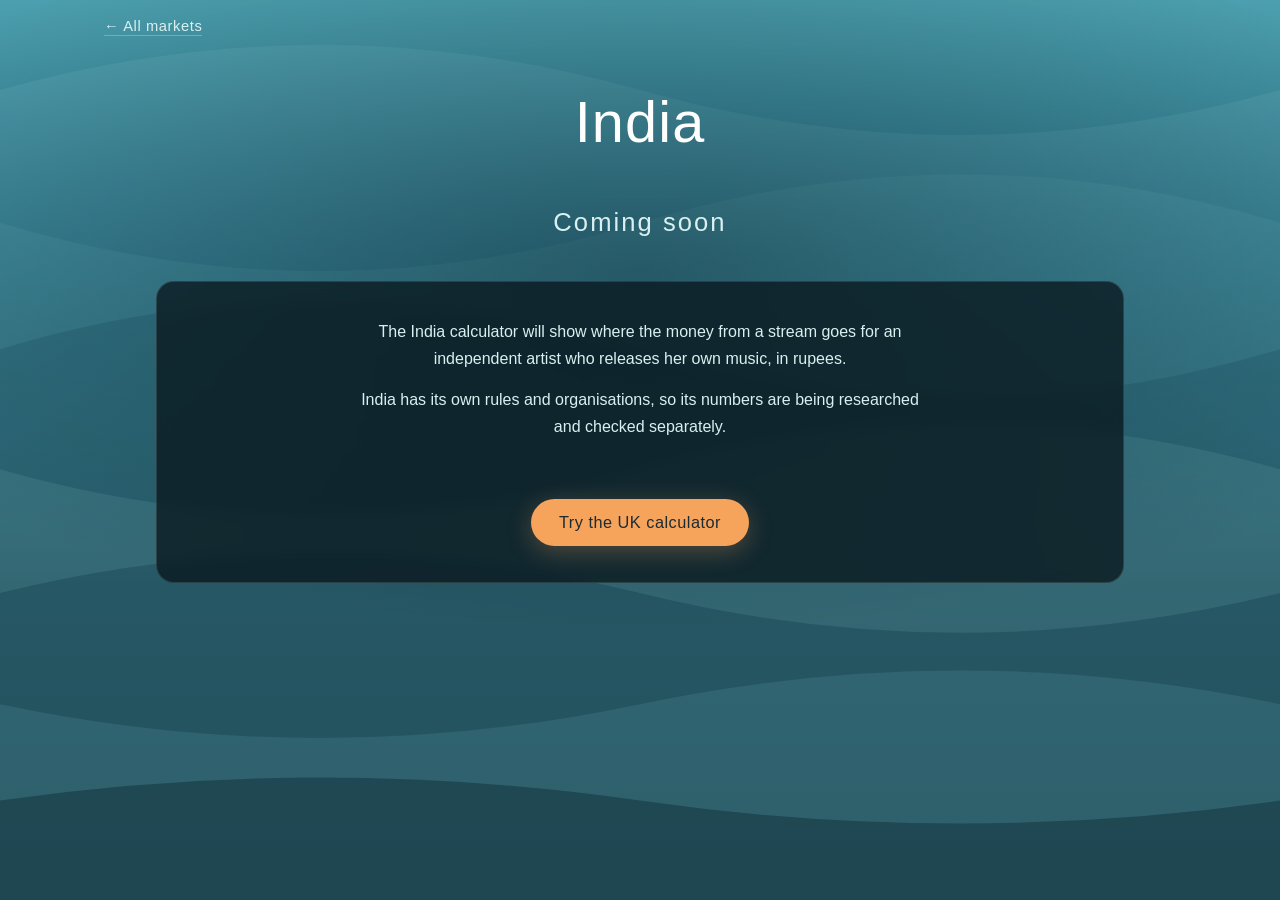
==== india/index.html @ 097b0818 "Add homepage, UK page and placeholders with shared calculator and per-market rules Co-Authored-By: C" ====
<!DOCTYPE html>
<html lang="en">
<head>
  <meta charset="utf-8">
  <meta name="viewport" content="width=device-width, initial-scale=1">
  <title>India royalty calculator</title>
  <meta name="description" content="Coming soon: where the money from a stream goes for independent artists in India.">
  <link rel="stylesheet" href="/assets/site.css">
</head>
<body>
  <nav class="site-nav"><a href="/">← All markets</a></nav>

  <header class="hero compact page-head">
    <h1>India</h1>
    <p class="subheading">Coming soon</p>
  </header>

  <main class="section">
    <div class="card placeholder">
      <p>The India calculator will show where the money from a stream goes for an independent artist who releases her own music, in rupees.</p>
      <p>India has its own rules and organisations, so its numbers are being researched and checked separately.</p>
      <a class="btn" href="/uk/">Try the UK calculator</a>
    </div>
  </main>

  <script src="/assets/site.js"></script>
</body>
</html>
---- assets/site.css ----
/* Shared styles for every page of the site */
:root {
  --bg-top: #4c9fae;
  --bg-mid: #2a7488;
  --bg-deep: #123f4d;
  --bg-bottom: #0b2a35;
  --headline: #ffffff;
  --subheading: #d9f0f0;
  --accent: #f6a35c;
  --accent-hover: #f8b67a;
  --accent-ink: #1d2b31;
  --muted: #9fbab7;
  --card: rgba(9, 24, 30, 0.78);
  --card-border: rgba(159, 186, 183, 0.18);
  --line: rgba(159, 186, 183, 0.14);
  --fact: #7cc4b8;
  --assumption: #d8c08e;
  --loss: #f0a58f;
  --gain: #8fd6c4;

  /* Breakdown colours */
  --c-service: #4f6d7a;
  --c-distributor: #8a7fa8;
  --c-prs: #c9a96e;
  --c-mcps: #b98264;
  --c-artist: #5fb8a8;
  --c-label: #6f8fb0;
}

* { box-sizing: border-box; }

body {
  margin: 0;
  min-height: 100vh;
  min-height: 100dvh;
  background: linear-gradient(180deg, var(--bg-top) 0%, var(--bg-mid) 30%, var(--bg-deep) 65%, var(--bg-bottom) 100%) fixed;
  color: var(--headline);
  font-family: "Helvetica Neue", -apple-system, BlinkMacSystemFont, "Segoe UI", Roboto, Arial, sans-serif;
  -webkit-font-smoothing: antialiased;
}

.hero {
  position: relative;
  z-index: 2;
  width: 100%;
  max-width: 1200px;
  margin: 0 auto;
  min-height: 62vh;
  min-height: 62dvh;
  display: flex;
  flex-direction: column;
  justify-content: center;
  align-items: center;
  padding: clamp(40px, 8vw, 120px) clamp(16px, 5vw, 80px) clamp(24px, 4vw, 48px);
  text-align: center;
}

h1 {
  margin: 0;
  white-space: nowrap;
  max-width: none;
  font-size: min(8vw, 4.9rem);
  font-weight: 300;
  line-height: 1.12;
  letter-spacing: 0.02em;
}

.subheading {
  margin: clamp(24px, 4vw, 48px) 0 0;
  font-size: clamp(0.8rem, 2.4vw, 1.6rem);
  font-weight: 300;
  line-height: 1.5;
  letter-spacing: 0.08em;
  color: var(--subheading);
  text-wrap: balance;
}

/* ---------- Calculator ---------- */
.calculator {
  position: relative;
  z-index: 2;
  max-width: 880px;
  margin: 0 auto clamp(48px, 8vw, 96px);
  padding: 0 16px;
  font-weight: 300;
  letter-spacing: 0.01em;
}

.card {
  background: var(--card);
  border: 1px solid var(--card-border);
  border-radius: 18px;
  padding: clamp(20px, 4vw, 36px);
  margin-bottom: 20px;
  -webkit-backdrop-filter: blur(6px);
          backdrop-filter: blur(6px);
}

h2 {
  margin: 0 0 6px;
  font-size: clamp(1.15rem, 2.4vw, 1.5rem);
  font-weight: 300;
  letter-spacing: 0.04em;
}

.hint {
  margin: 0 0 20px;
  color: var(--muted);
  font-size: 0.9rem;
  line-height: 1.5;
}

/* Inputs */
.inputs {
  display: grid;
  grid-template-columns: repeat(3, 1fr);
  gap: 20px;
}

.field label, .field legend {
  display: block;
  margin-bottom: 8px;
  font-size: 0.85rem;
  letter-spacing: 0.06em;
  color: var(--subheading);
  padding: 0;
}

fieldset.field { border: 0; margin: 0; padding: 0; min-width: 0; }

input[type="number"] {
  width: 100%;
  padding: 10px 12px;
  font: inherit;
  font-size: 1.1rem;
  color: var(--headline);
  background: rgba(255, 255, 255, 0.05);
  border: 1px solid var(--card-border);
  border-radius: 10px;
}

input[type="number"]:focus, input[type="range"]:focus-visible, .choice input:focus-visible + span {
  outline: 2px solid var(--accent);
  outline-offset: 2px;
}

.slider-row { display: flex; align-items: center; gap: 12px; }

input[type="range"] {
  flex: 1;
  min-width: 0;
  accent-color: var(--c-artist);
}

.slider-value {
  min-width: 3.4em;
  font-size: 1.1rem;
  text-align: right;
  font-variant-numeric: tabular-nums;
}

.choices { display: flex; gap: 8px; }

.choice { flex: 1; cursor: pointer; }

.choice input { position: absolute; opacity: 0; pointer-events: none; }

.choice span {
  display: block;
  padding: 10px 8px;
  text-align: center;
  border: 1px solid var(--card-border);
  border-radius: 10px;
  background: rgba(255, 255, 255, 0.04);
  transition: background 0.2s, border-color 0.2s;
}

.choice input:checked + span {
  background: rgba(246, 163, 92, 0.16);
  border-color: var(--accent);
}

/* Tags */
.tag {
  display: inline-block;
  margin-left: 6px;
  padding: 1px 6px 0;
  font-size: 0.62rem;
  font-weight: 500;
  letter-spacing: 0.08em;
  line-height: 1.5;
  border-radius: 4px;
  border: 1px solid currentColor;
  vertical-align: 0.15em;
  text-decoration: none;
  white-space: nowrap;
  cursor: help;
}

.tag.fact { color: var(--fact); }
.tag.assumption { color: var(--assumption); }
a.tag:hover { background: rgba(255, 255, 255, 0.08); }

/* Breakdown bar */
.bar {
  display: flex;
  height: 22px;
  border-radius: 11px;
  overflow: hidden;
  background: rgba(255, 255, 255, 0.06);
  margin: 4px 0 20px;
}

.bar div { height: 100%; transition: width 0.35s ease; }

/* Rows */
.rows { list-style: none; margin: 0; padding: 0; }

.rows li {
  display: grid;
  grid-template-columns: 14px 1fr auto;
  gap: 4px 12px;
  align-items: baseline;
  padding: 12px 0;
  border-top: 1px solid var(--line);
}

.rows li:first-child { border-top: 0; }

.swatch {
  width: 12px;
  height: 12px;
  border-radius: 3px;
  align-self: center;
}

.row-label { line-height: 1.5; }

.row-detail {
  display: block;
  font-size: 0.82rem;
  color: var(--muted);
  line-height: 1.6;
}

.amount {
  text-align: right;
  font-size: 1.05rem;
  font-variant-numeric: tabular-nums;
  white-space: nowrap;
}

.share {
  display: block;
  font-size: 0.78rem;
  color: var(--muted);
}

.rows li.total { border-top: 1px solid var(--card-border); }
.rows li.total .amount { font-weight: 400; }

/* Results */
.results {
  display: grid;
  grid-template-columns: 1fr 1fr;
  gap: 16px;
}

.result {
  padding: 18px;
  border-radius: 14px;
  background: rgba(255, 255, 255, 0.04);
  border: 1px solid var(--line);
}

.result .label {
  font-size: 0.85rem;
  letter-spacing: 0.06em;
  color: var(--subheading);
}

.result .big {
  margin: 6px 0 4px;
  font-size: clamp(1.7rem, 5vw, 2.4rem);
  font-weight: 300;
  font-variant-numeric: tabular-nums;
}

.result .sub { font-size: 0.82rem; color: var(--muted); line-height: 1.5; }

.result.is-loss { border-color: rgba(240, 165, 143, 0.5); background: rgba(240, 165, 143, 0.07); }
.result.is-loss .big { color: var(--loss); }
.result.is-gain .big { color: var(--gain); }

.message {
  margin: 16px 0 0;
  padding: 12px 14px;
  border-radius: 10px;
  font-size: 0.92rem;
  line-height: 1.5;
}

.message.loss { background: rgba(240, 165, 143, 0.1); border: 1px solid rgba(240, 165, 143, 0.4); }
.message.note { background: rgba(216, 192, 142, 0.1); border: 1px solid rgba(216, 192, 142, 0.4); }

.footnote { margin: 8px 0 0; font-size: 0.8rem; color: var(--muted); line-height: 1.6; }
.footnote a { color: var(--subheading); }

/* Deal type choice */
.deal-choice { margin-bottom: 24px; }
.deal-choice .choices { flex-wrap: wrap; }
.deal-choice .choice { min-width: 150px; }
.deal-choice .choice span { padding: 12px 10px; }

.group-title {
  margin: 24px 0 12px;
  padding-top: 18px;
  border-top: 1px solid var(--line);
  font-size: 0.8rem;
  letter-spacing: 0.1em;
  text-transform: uppercase;
  color: var(--muted);
}

.money-input { position: relative; }
.money-input span {
  position: absolute;
  left: 12px;
  top: 50%;
  transform: translateY(-50%);
  color: var(--muted);
  pointer-events: none;
}
.money-input input { padding-left: 26px; }

.who {
  margin: 0;
  line-height: 1.65;
  font-size: 0.95rem;
}
.who + .who { margin-top: 10px; }

/* Comparison table: a wide version, and a phone version with each label above its three values */
table.compare {
  width: 100%;
  border-collapse: collapse;
  font-size: 0.9rem;
  font-variant-numeric: tabular-nums;
}

.compare th, .compare td {
  padding: 10px 8px;
  text-align: right;
  border-top: 1px solid var(--line);
  vertical-align: top;
  line-height: 1.45;
}

.compare thead th {
  border-top: 0;
  font-weight: 400;
  color: var(--subheading);
  font-size: 0.82rem;
  letter-spacing: 0.04em;
}

.compare th[scope="row"] {
  text-align: left;
  font-weight: 300;
  color: var(--muted);
}

.compare .is-current { background: rgba(95, 184, 168, 0.1); }
.compare thead .is-current { color: var(--headline); }
.compare .neg { color: var(--loss); }
.compare .pos { color: var(--gain); }
.compare tr.key td, .compare tr.key th { font-size: 1rem; color: var(--headline); }

.summary p { margin: 0 0 14px; line-height: 1.7; font-size: 0.98rem; }
.summary .summary-verdict { font-size: 1.08rem; color: var(--headline); }
.summary .summary-label-note { font-size: 0.88rem; color: var(--muted); }

[hidden] { display: none !important; }

.compare-narrow { display: none; }
.compare-narrow tr.label-row th {
  text-align: left;
  padding: 12px 6px 2px;
  font-size: 0.82rem;
  color: var(--muted);
  font-weight: 300;
}
.compare-narrow tr.value-row td { border-top: 0; padding-top: 2px; }
.compare-narrow thead th { font-size: 0.75rem; }

@media (max-width: 680px) {
  .inputs { grid-template-columns: 1fr; }
  .results { grid-template-columns: 1fr; }
  .compare-wide { display: none; }
  .compare-narrow { display: table; font-size: 0.85rem; }
  .compare-narrow th, .compare-narrow td { padding-left: 4px; padding-right: 4px; }
}

/* ---------- Background ---------- */
/* Layered water waves filling the whole page */
.waves {
  position: fixed;
  inset: 0;
  z-index: 0;
  pointer-events: none;
  overflow: hidden;
}

.wave {
  position: absolute;
  left: 0;
  bottom: 0;
  width: 200%;
  animation: drift var(--speed) linear var(--delay) infinite;
}

.wave svg {
  display: block;
  width: 100%;
  height: 100%;
}

.wave-1 { height: 100%; --speed: 56s; --delay: -12s; --swell: 9s;  color: rgba(170, 225, 228, 0.10); }
.wave-2 { height: 86%;  --speed: 48s; --delay: -40s; --swell: 11s; color: rgba(120, 200, 205, 0.12); }
.wave-3 { height: 72%;  --speed: 41s; --delay: -7s;  --swell: 8s;  color: rgba(20, 70, 86, 0.22); }
.wave-4 { height: 58%;  --speed: 35s; --delay: -25s; --swell: 10s; color: rgba(150, 215, 215, 0.12); }
.wave-5 { height: 44%;  --speed: 30s; --delay: -16s; --swell: 7s;  color: rgba(12, 52, 66, 0.30); }
.wave-6 { height: 30%;  --speed: 25s; --delay: -4s;  --swell: 9s;  color: rgba(110, 190, 195, 0.14); }
.wave-7 { height: 17%;  --speed: 21s; --delay: -19s; --swell: 6s;  color: rgba(8, 36, 46, 0.40); }

/* A slow rise and fall on top of the sideways drift */
.wave svg { animation: swell var(--swell) ease-in-out infinite alternate; }

@keyframes swell {
  from { transform: translateY(0); }
  to   { transform: translateY(14px); }
}

/* Each wave holds two identical stretches of sea, so sliding by half loops seamlessly */
@keyframes drift {
  from { transform: translateX(0); }
  to   { transform: translateX(-50%); }
}

/* A soft dark pool behind the headline keeps it easy to read */
.scrim {
  position: fixed;
  inset: 0;
  z-index: 1;
  pointer-events: none;
  background: radial-gradient(ellipse 70% 40% at 50% 30%, rgba(8, 32, 42, 0.45) 0%, rgba(8, 32, 42, 0) 100%);
}

@media (prefers-reduced-motion: reduce) {
  .wave, .wave svg { animation: none; }
  .bar div { transition: none; }
}
  

/* ---------- Site navigation and shared components ---------- */
.site-nav {
  position: relative;
  z-index: 3;
  max-width: 1200px;
  margin: 0 auto;
  padding: 18px clamp(16px, 5vw, 80px) 0;
  font-size: 0.92rem;
  letter-spacing: 0.04em;
}

.site-nav a, .text-link {
  color: var(--subheading);
  text-decoration: none;
  border-bottom: 1px solid rgba(246, 163, 92, 0.6);
  padding-bottom: 1px;
}

.site-nav a:hover, .text-link:hover { color: var(--accent); }
.site-nav a:focus-visible, .text-link:focus-visible, .btn:focus-visible, .market-card:focus-visible {
  outline: 2px solid var(--accent);
  outline-offset: 3px;
}

.btn {
  display: inline-block;
  margin-top: clamp(28px, 4vw, 44px);
  padding: 14px 28px;
  border-radius: 999px;
  background: var(--accent);
  color: var(--accent-ink);
  font-size: 1.02rem;
  font-weight: 500;
  letter-spacing: 0.03em;
  text-decoration: none;
  box-shadow: 0 6px 24px rgba(246, 163, 92, 0.28);
  transition: background 0.2s, transform 0.2s;
}

.btn:hover { background: var(--accent-hover); transform: translateY(-1px); }

.intro {
  margin: clamp(18px, 3vw, 28px) 0 0;
  max-width: 640px;
  font-size: clamp(0.98rem, 1.6vw, 1.12rem);
  font-weight: 300;
  line-height: 1.7;
  color: var(--subheading);
  text-wrap: balance;
}

.section {
  position: relative;
  z-index: 2;
  max-width: 1000px;
  margin: 0 auto clamp(40px, 6vw, 72px);
  padding: 0 16px;
  font-weight: 300;
}

.section-title {
  margin: 0 0 18px;
  font-size: clamp(1.2rem, 2.4vw, 1.5rem);
  font-weight: 300;
  letter-spacing: 0.04em;
  text-align: center;
}

/* Market cards */
.markets {
  display: grid;
  grid-template-columns: repeat(3, 1fr);
  gap: 16px;
}

.market-card {
  display: block;
  padding: 22px;
  border-radius: 18px;
  background: var(--card);
  border: 1px solid var(--card-border);
  color: var(--headline);
  text-decoration: none;
  transition: border-color 0.2s, transform 0.2s;
}

a.market-card:hover { border-color: var(--accent); transform: translateY(-2px); }
.market-card.is-soon { opacity: 0.8; }

.market-card h3 {
  margin: 10px 0 6px;
  font-size: 1.2rem;
  font-weight: 400;
  letter-spacing: 0.02em;
}

.market-card p { margin: 0; color: var(--muted); font-size: 0.9rem; line-height: 1.55; }
.market-card .go { display: inline-block; margin-top: 14px; color: var(--accent); font-size: 0.92rem; }

.status {
  display: inline-block;
  padding: 2px 10px;
  border-radius: 999px;
  font-size: 0.72rem;
  font-weight: 500;
  letter-spacing: 0.08em;
  text-transform: uppercase;
}

.status.live { background: var(--accent); color: var(--accent-ink); }
.status.soon { border: 1px solid var(--card-border); color: var(--muted); }

.how p { margin: 0 0 12px; line-height: 1.7; }
.how p > .tag:first-child { margin-left: 0; }
.how p:last-child { margin-bottom: 0; }

/* UK page heading and case-study card */
.page-head h1 { font-size: min(6vw, 3.6rem); }
.hero.compact { min-height: 0; padding-top: clamp(24px, 5vw, 56px); padding-bottom: clamp(24px, 4vw, 40px); }

.case-card h2 { margin-bottom: 8px; }
.case-card p { margin: 0 0 14px; color: var(--subheading); line-height: 1.65; }

.placeholder { text-align: center; }
.placeholder p { color: var(--subheading); line-height: 1.7; max-width: 560px; margin: 0 auto 14px; }

@media (max-width: 760px) {
  .markets { grid-template-columns: 1fr; }
}
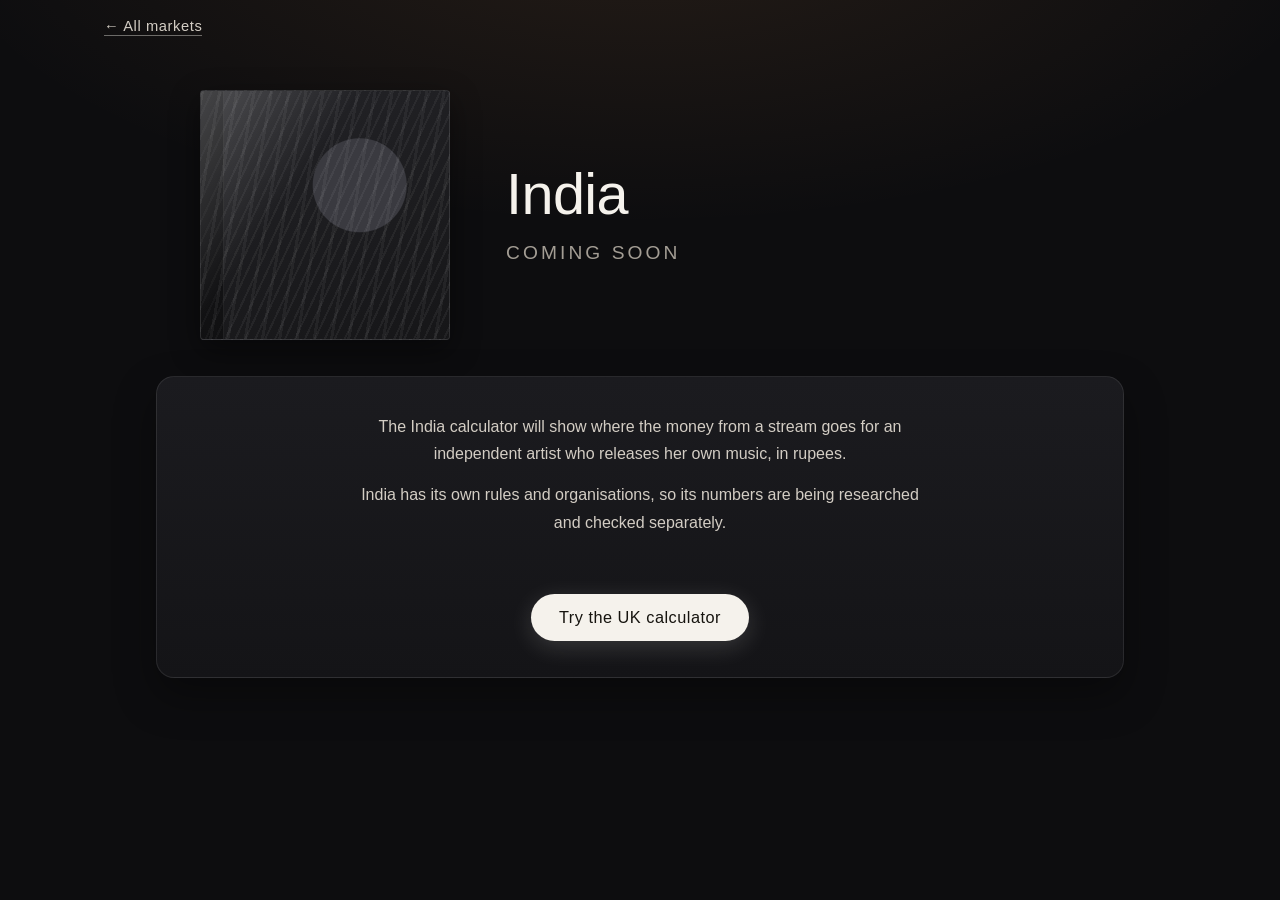
==== commit 7b7aa092: "Redesign Olivia Dean case study and India pages; update project notes Co-Authored-By: Claude Sonnet " ====
--- a/india/index.html
+++ b/india/index.html
@@ -3,16 +3,21 @@
 <head>
   <meta charset="utf-8">
   <meta name="viewport" content="width=device-width, initial-scale=1">
-  <title>India royalty calculator</title>
+  <title>India · The economics of a song</title>
   <meta name="description" content="Coming soon: where the money from a stream goes for independent artists in India.">
   <link rel="stylesheet" href="/assets/site.css">
 </head>
-<body>
+<body class="page-calc">
   <nav class="site-nav"><a href="/">← All markets</a></nav>
 
-  <header class="hero compact page-head">
-    <h1>India</h1>
-    <p class="subheading">Coming soon</p>
+  <header class="hero single-hero page-head">
+    <div class="cd-case is-soon" aria-hidden="true">
+      <span class="cd-front"></span>
+    </div>
+    <div class="hero-text">
+      <h1>India</h1>
+      <p class="subheading">Coming soon</p>
+    </div>
   </header>
 
   <main class="section">
--- a/assets/site.css
+++ b/assets/site.css
@@ -1,30 +1,30 @@
 /* Shared styles for every page of the site */
 :root {
-  --bg-top: #4c9fae;
-  --bg-mid: #2a7488;
-  --bg-deep: #123f4d;
-  --bg-bottom: #0b2a35;
-  --headline: #ffffff;
-  --subheading: #d9f0f0;
+  --bg: #0d0d0f;
+  --bg-raised: #17171a;
+  --headline: #f5f2ec;
+  --subheading: #d3cdc4;
   --accent: #f6a35c;
   --accent-hover: #f8b67a;
-  --accent-ink: #1d2b31;
-  --muted: #9fbab7;
-  --card: rgba(9, 24, 30, 0.78);
-  --card-border: rgba(159, 186, 183, 0.18);
-  --line: rgba(159, 186, 183, 0.14);
+  --accent-ink: #1b1510;
+  --muted: #a39d94;
+  --card: #17171a;
+  --card-border: rgba(255, 255, 255, 0.09);
+  --line: rgba(255, 255, 255, 0.08);
   --fact: #7cc4b8;
   --assumption: #d8c08e;
-  --loss: #f0a58f;
-  --gain: #8fd6c4;
-
-  /* Breakdown colours */
-  --c-service: #4f6d7a;
-  --c-distributor: #8a7fa8;
-  --c-prs: #c9a96e;
-  --c-mcps: #b98264;
-  --c-artist: #5fb8a8;
-  --c-label: #6f8fb0;
+  --loss: #f08a7c;
+  --gain: #f6a35c;
+
+  /* Breakdown colours: apricot is only ever the artist's own money */
+  --c-service: #7d8a9c;
+  --c-distributor: #9b8cd9;
+  --c-prs: #4fb8a6;
+  --c-mcps: #86c36a;
+  --c-artist: #f6a35c;
+  --c-label: #5b9bd8;
+  --c-cowriters: #c78fd1;
+  --c-publisher: #e0728f;
 }
 
 * { box-sizing: border-box; }
@@ -33,7 +33,7 @@
   margin: 0;
   min-height: 100vh;
   min-height: 100dvh;
-  background: linear-gradient(180deg, var(--bg-top) 0%, var(--bg-mid) 30%, var(--bg-deep) 65%, var(--bg-bottom) 100%) fixed;
+  background: radial-gradient(ellipse 80% 50% at 50% -10%, rgba(246, 163, 92, 0.10), rgba(246, 163, 92, 0) 70%) no-repeat, var(--bg);
   color: var(--headline);
   font-family: "Helvetica Neue", -apple-system, BlinkMacSystemFont, "Segoe UI", Roboto, Arial, sans-serif;
   -webkit-font-smoothing: antialiased;
@@ -401,66 +401,9 @@
   .compare-narrow th, .compare-narrow td { padding-left: 4px; padding-right: 4px; }
 }
 
-/* ---------- Background ---------- */
-/* Layered water waves filling the whole page */
-.waves {
-  position: fixed;
-  inset: 0;
-  z-index: 0;
-  pointer-events: none;
-  overflow: hidden;
-}
-
-.wave {
-  position: absolute;
-  left: 0;
-  bottom: 0;
-  width: 200%;
-  animation: drift var(--speed) linear var(--delay) infinite;
-}
-
-.wave svg {
-  display: block;
-  width: 100%;
-  height: 100%;
-}
-
-.wave-1 { height: 100%; --speed: 56s; --delay: -12s; --swell: 9s;  color: rgba(170, 225, 228, 0.10); }
-.wave-2 { height: 86%;  --speed: 48s; --delay: -40s; --swell: 11s; color: rgba(120, 200, 205, 0.12); }
-.wave-3 { height: 72%;  --speed: 41s; --delay: -7s;  --swell: 8s;  color: rgba(20, 70, 86, 0.22); }
-.wave-4 { height: 58%;  --speed: 35s; --delay: -25s; --swell: 10s; color: rgba(150, 215, 215, 0.12); }
-.wave-5 { height: 44%;  --speed: 30s; --delay: -16s; --swell: 7s;  color: rgba(12, 52, 66, 0.30); }
-.wave-6 { height: 30%;  --speed: 25s; --delay: -4s;  --swell: 9s;  color: rgba(110, 190, 195, 0.14); }
-.wave-7 { height: 17%;  --speed: 21s; --delay: -19s; --swell: 6s;  color: rgba(8, 36, 46, 0.40); }
-
-/* A slow rise and fall on top of the sideways drift */
-.wave svg { animation: swell var(--swell) ease-in-out infinite alternate; }
-
-@keyframes swell {
-  from { transform: translateY(0); }
-  to   { transform: translateY(14px); }
-}
-
-/* Each wave holds two identical stretches of sea, so sliding by half loops seamlessly */
-@keyframes drift {
-  from { transform: translateX(0); }
-  to   { transform: translateX(-50%); }
-}
-
-/* A soft dark pool behind the headline keeps it easy to read */
-.scrim {
-  position: fixed;
-  inset: 0;
-  z-index: 1;
-  pointer-events: none;
-  background: radial-gradient(ellipse 70% 40% at 50% 30%, rgba(8, 32, 42, 0.45) 0%, rgba(8, 32, 42, 0) 100%);
-}
-
 @media (prefers-reduced-motion: reduce) {
-  .wave, .wave svg { animation: none; }
   .bar div { transition: none; }
 }
-  
 
 /* ---------- Site navigation and shared components ---------- */
 .site-nav {
@@ -530,37 +473,242 @@
   text-align: center;
 }
 
-/* Market cards */
-.markets {
+/* UK page heading and case-study card */
+.page-head h1 { font-size: min(6vw, 3.6rem); }
+.hero.compact { min-height: 0; padding-top: clamp(24px, 5vw, 56px); padding-bottom: clamp(24px, 4vw, 40px); }
+
+.case-card h2 { margin-bottom: 8px; }
+.case-card p { margin: 0 0 14px; color: var(--subheading); line-height: 1.65; }
+
+.placeholder { text-align: center; }
+.placeholder p { color: var(--subheading); line-height: 1.7; max-width: 560px; margin: 0 auto 14px; }
+
+
+.field-help { margin: 8px 0 0; font-size: 0.82rem; color: var(--muted); line-height: 1.5; }
+#major-inputs > .field-help { margin: 0 0 16px; }
+
+/* Case study page */
+.case-banner { margin: 0 0 20px; font-size: 1rem; }
+.case-points { margin: 0 0 18px; padding-left: 20px; line-height: 1.65; }
+.case-points li { margin-bottom: 8px; }
+.rows li.fact-row { grid-template-columns: minmax(110px, 30%) 1fr; }
+.fact-value { line-height: 1.5; }
+.range-table { margin-top: 8px; }
+.range-table td { white-space: nowrap; }
+
+@media (max-width: 680px) {
+  .range-table { font-size: 0.82rem; }
+  .range-table th, .range-table td { padding-left: 4px; padding-right: 4px; }
+  .range-table td { white-space: normal; }
+  .rows li.fact-row { grid-template-columns: 1fr; gap: 2px; }
+}
+
+/* ---------- Homepage: record, CD shelf and liner notes ---------- */
+.home-hero {
+  display: grid;
+  grid-template-columns: minmax(260px, 420px) minmax(0, 1fr);
+  align-items: center;
+  gap: clamp(28px, 5vw, 72px);
+  min-height: 0;
+  padding-top: clamp(48px, 8vw, 104px);
+  padding-bottom: clamp(40px, 6vw, 80px);
+  text-align: left;
+}
+
+.home-hero .hero-text {
+  display: flex;
+  flex-direction: column;
+  align-items: flex-start;
+  min-width: 0;
+}
+
+.home-hero h1 { font-size: min(5.6vw, 4.2rem); font-weight: 400; letter-spacing: -0.01em; }
+.home-hero .subheading { margin-top: clamp(12px, 2vw, 20px); letter-spacing: 0.04em; color: var(--accent); }
+.home-hero .intro { text-wrap: pretty; }
+
+.turntable { width: 100%; aspect-ratio: 1; }
+.record { display: block; width: 100%; height: 100%; filter: drop-shadow(0 24px 48px rgba(0, 0, 0, 0.55)); }
+
+.record-spin {
+  transform-box: fill-box;
+  transform-origin: center;
+  animation: spin 7s linear infinite;
+}
+
+@keyframes spin { to { transform: rotate(360deg); } }
+
+/* The shelf of market "CDs" */
+.shelf-title {
+  margin: 0 0 18px;
+  font-size: 0.78rem;
+  font-weight: 500;
+  letter-spacing: 0.16em;
+  text-transform: uppercase;
+  color: var(--muted);
+}
+
+.shelf {
   display: grid;
   grid-template-columns: repeat(3, 1fr);
-  gap: 16px;
-}
-
-.market-card {
+  gap: clamp(16px, 3vw, 32px);
+}
+
+.cd {
   display: block;
-  padding: 22px;
-  border-radius: 18px;
-  background: var(--card);
-  border: 1px solid var(--card-border);
   color: var(--headline);
   text-decoration: none;
-  transition: border-color 0.2s, transform 0.2s;
-}
-
-a.market-card:hover { border-color: var(--accent); transform: translateY(-2px); }
-.market-card.is-soon { opacity: 0.8; }
-
-.market-card h3 {
-  margin: 10px 0 6px;
-  font-size: 1.2rem;
+  border-radius: 12px;
+}
+
+.cd:focus-visible { outline: 2px solid var(--accent); outline-offset: 6px; }
+
+.cd-case {
+  position: relative;
+  width: 82%;
+  aspect-ratio: 1;
+  margin-bottom: 16px;
+}
+
+/* The disc sits behind the case front */
+.cd-disc {
+  position: absolute;
+  top: 6%;
+  left: 6%;
+  width: 88%;
+  aspect-ratio: 1;
+  border-radius: 50%;
+  background:
+    radial-gradient(circle, var(--bg) 0 6%, #8f8f96 6.5% 8%, #e4e4e8 8.5% 15%, rgba(0, 0, 0, 0) 15.5%),
+    conic-gradient(from 20deg, #cfd2d8, #ead9ee, #cde6df, #f1e6cc, #d4d8e6, #cfd2d8);
+  box-shadow: 0 6px 18px rgba(0, 0, 0, 0.5);
+  transition: transform 0.5s ease;
+}
+
+.is-live .cd-disc { transform: translateX(22%) rotate(0deg); }
+.is-live:hover .cd-disc, .is-live:focus-visible .cd-disc { transform: translateX(30%) rotate(40deg); }
+
+.cd-front {
+  position: absolute;
+  inset: 0;
+  border-radius: 4px;
+  border: 1px solid rgba(255, 255, 255, 0.10);
+  overflow: hidden;
+  box-shadow: 0 10px 30px rgba(0, 0, 0, 0.45);
+}
+
+/* Spine on the left and a plastic shine across the front */
+.cd-front::before {
+  content: '';
+  position: absolute;
+  inset: 0 auto 0 0;
+  width: 9%;
+  background: rgba(0, 0, 0, 0.35);
+  border-right: 1px solid rgba(255, 255, 255, 0.07);
+}
+
+.cd-front::after {
+  content: '';
+  position: absolute;
+  inset: 0;
+  background: linear-gradient(125deg, rgba(255, 255, 255, 0.16) 0%, rgba(255, 255, 255, 0) 32%);
+}
+
+/* Abstract cover art: no names, logos or real artwork */
+.is-live .cd-front {
+  background:
+    radial-gradient(circle at 64% 38%, var(--accent) 0 21%, rgba(0, 0, 0, 0) 21.5%),
+    repeating-linear-gradient(0deg, rgba(246, 163, 92, 0.18) 0 2px, rgba(0, 0, 0, 0) 2px 14px) 0 78% / 100% 22% no-repeat,
+    linear-gradient(160deg, #2b2119, #151417);
+}
+
+/* Not out yet: greyed, still in its shrink-wrap */
+.is-soon .cd-front {
+  background:
+    repeating-linear-gradient(115deg, rgba(255, 255, 255, 0.05) 0 2px, rgba(255, 255, 255, 0) 2px 9px),
+    radial-gradient(circle at 64% 38%, #3a3a40 0 21%, rgba(0, 0, 0, 0) 21.5%),
+    linear-gradient(160deg, #232327, #161618);
+}
+
+.cd-sticker {
+  position: absolute;
+  right: 8%;
+  bottom: 8%;
+  z-index: 1;
+  min-width: 2.4em;
+  height: 2.4em;
+  padding: 0 0.5em;
+  border-radius: 999px;
+  display: flex;
+  align-items: center;
+  justify-content: center;
+  font-size: 0.78rem;
+  font-weight: 600;
+  letter-spacing: 0.06em;
+  text-transform: uppercase;
+}
+
+.is-live .cd-sticker { background: var(--accent); color: var(--accent-ink); }
+.is-soon .cd-sticker { background: #3a3a40; color: #c8c3bb; }
+
+.cd-info h3 { margin: 10px 0 6px; font-size: 1.15rem; font-weight: 400; letter-spacing: 0.01em; }
+.cd-info p { margin: 0; color: var(--muted); font-size: 0.9rem; line-height: 1.55; }
+.cd-info .go { display: inline-block; margin-top: 12px; color: var(--accent); font-size: 0.92rem; }
+.cd.is-soon .cd-info h3 { color: var(--subheading); }
+
+/* Liner notes */
+.liner {
+  padding: clamp(24px, 4vw, 40px);
+  border-radius: 6px;
+  background: #1a1815;
+  border: 1px solid rgba(255, 255, 255, 0.08);
+  box-shadow: inset 0 0 0 6px #151311;
+}
+
+.liner-kicker {
+  margin: 0 0 6px;
+  font-size: 0.72rem;
+  letter-spacing: 0.22em;
+  text-transform: uppercase;
+  color: var(--accent);
+}
+
+.liner h2 {
+  margin: 0 0 18px;
+  padding-bottom: 14px;
+  border-bottom: 1px dashed rgba(255, 255, 255, 0.18);
   font-weight: 400;
-  letter-spacing: 0.02em;
-}
-
-.market-card p { margin: 0; color: var(--muted); font-size: 0.9rem; line-height: 1.55; }
-.market-card .go { display: inline-block; margin-top: 14px; color: var(--accent); font-size: 0.92rem; }
-
+}
+
+.liner-body { columns: 2 260px; column-gap: 40px; }
+.liner-body p { margin: 0 0 14px; line-height: 1.7; color: var(--subheading); break-inside: avoid; }
+.liner-body .tag { margin-left: 0; margin-right: 4px; font-size: 0.7rem; }
+
+@media (max-width: 760px) {
+  .home-hero {
+    grid-template-columns: 1fr;
+    justify-items: center;
+    text-align: center;
+    gap: 18px;
+    padding-top: 24px;
+  }
+  .home-hero .hero-text { align-items: center; width: 100%; }
+  .home-hero h1 { font-size: min(8vw, 2.6rem); }
+  .home-hero .intro { margin-top: 12px; font-size: 0.95rem; }
+  .home-hero .btn { margin-top: 20px; }
+  .turntable { width: min(44vw, 190px); }
+
+  .shelf { grid-template-columns: 1fr; gap: 20px; }
+  .cd { display: grid; grid-template-columns: 112px 1fr; gap: 18px; align-items: center; }
+  .cd-case { width: 100%; margin-bottom: 0; }
+  .is-live .cd-disc { transform: translateX(12%); }
+}
+
+@media (prefers-reduced-motion: reduce) {
+  .record-spin { animation: none; }
+  .cd-disc { transition: none; }
+}
+
+/* Status badges on the market CDs */
 .status {
   display: inline-block;
   padding: 2px 10px;
@@ -574,20 +722,290 @@
 .status.live { background: var(--accent); color: var(--accent-ink); }
 .status.soon { border: 1px solid var(--card-border); color: var(--muted); }
 
-.how p { margin: 0 0 12px; line-height: 1.7; }
-.how p > .tag:first-child { margin-left: 0; }
-.how p:last-child { margin-bottom: 0; }
-
-/* UK page heading and case-study card */
-.page-head h1 { font-size: min(6vw, 3.6rem); }
-.hero.compact { min-height: 0; padding-top: clamp(24px, 5vw, 56px); padding-bottom: clamp(24px, 4vw, 40px); }
-
-.case-card h2 { margin-bottom: 8px; }
-.case-card p { margin: 0 0 14px; color: var(--subheading); line-height: 1.65; }
-
-.placeholder { text-align: center; }
-.placeholder p { color: var(--subheading); line-height: 1.7; max-width: 560px; margin: 0 auto 14px; }
+
+/* ---------- UK calculator page: player look ----------
+   Everything below is scoped to body.page-calc. Apricot marks the artist's own money only. */
+.page-calc { --lit: #f5f2ec; }
+.page-calc .site-nav a, .page-calc .text-link { border-bottom-color: rgba(245, 242, 236, 0.4); }
+.page-calc .site-nav a:hover, .page-calc .text-link:hover { color: var(--lit); border-bottom-color: var(--lit); }
+.page-calc input[type="number"]:focus, .page-calc input[type="range"]:focus-visible,
+.page-calc .choice input:focus-visible + span, .page-calc .site-nav a:focus-visible, .page-calc .text-link:focus-visible,
+.page-calc .tag:focus-visible, .page-calc .case-card:focus-within { outline-color: var(--lit); }
+.page-calc .hero.compact { padding-bottom: clamp(16px, 3vw, 28px); }
+.page-calc h1 { font-weight: 400; }
+
+.page-calc .card {
+  background: linear-gradient(180deg, #1b1b1f, #141417);
+  box-shadow: 0 18px 40px rgba(0, 0, 0, 0.35);
+}
+.page-calc .card h2 { font-weight: 400; }
+
+/* Deal type: playlist tiles */
+.page-calc .deal-choice .choices {
+  display: grid;
+  grid-template-columns: repeat(4, 1fr);
+  gap: 12px;
+}
+.page-calc .deal-choice .choice { min-width: 0; position: relative; }
+.page-calc .deal-choice .choice span {
+  position: relative;
+  display: flex;
+  flex-direction: column;
+  justify-content: flex-end;
+  align-items: flex-start;
+  min-height: 112px;
+  padding: 14px;
+  text-align: left;
+  font-size: 1rem;
+  line-height: 1.3;
+  border-radius: 14px;
+  border: 1px solid var(--card-border);
+  background: linear-gradient(160deg, #26262c, #18181b);
+  transition: transform 0.2s, border-color 0.2s, box-shadow 0.2s, background 0.2s;
+}
+.page-calc .deal-choice .choice span::before {
+  content: '';
+  position: absolute;
+  top: 14px;
+  left: 14px;
+  width: 34px;
+  height: 34px;
+  border-radius: 50%;
+  background:
+    radial-gradient(circle, #18181b 0 14%, rgba(0, 0, 0, 0) 15%),
+    repeating-radial-gradient(circle, #3a3a42 0 2px, #2b2b31 2px 4px);
+  box-shadow: 0 3px 10px rgba(0, 0, 0, 0.5);
+}
+.page-calc .deal-choice .choice:hover span { transform: translateY(-2px); border-color: rgba(255, 255, 255, 0.25); }
+.page-calc .deal-choice .choice input:checked + span {
+  background: linear-gradient(160deg, #3c3c46, #24242a);
+  border-color: var(--lit);
+  box-shadow: 0 0 0 1px var(--lit), 0 10px 30px rgba(245, 242, 236, 0.14);
+  color: #fff;
+}
+.page-calc .deal-choice .choice input:checked + span::before {
+  background:
+    radial-gradient(circle, #24242a 0 14%, rgba(0, 0, 0, 0) 15%),
+    repeating-radial-gradient(circle, #f5f2ec 0 2px, #b9b4ab 2px 4px);
+  animation: spin 5s linear infinite;
+}
+.page-calc .deal-choice .choice input:checked + span::after {
+  content: '';
+  position: absolute;
+  top: 18px;
+  right: 16px;
+  width: 9px;
+  height: 9px;
+  border-radius: 50%;
+  background: var(--lit);
+  box-shadow: 0 0 10px 2px rgba(245, 242, 236, 0.7);
+}
+
+/* Settings: player controls */
+.page-calc .inputs { gap: 14px; }
+.page-calc .inputs > .field {
+  padding: 14px 16px 16px;
+  border-radius: 14px;
+  background: rgba(0, 0, 0, 0.28);
+  border: 1px solid var(--line);
+  box-shadow: inset 0 1px 3px rgba(0, 0, 0, 0.4);
+}
+.page-calc .inputs > fieldset.field { padding: 14px 16px 16px; }
+.page-calc .field label, .page-calc .field legend { font-size: 0.78rem; text-transform: uppercase; letter-spacing: 0.1em; color: var(--muted); }
+.page-calc .deal-choice > legend { font-size: 0.78rem; text-transform: uppercase; letter-spacing: 0.1em; color: var(--muted); margin-bottom: 12px; }
+.page-calc .field .tag { text-transform: none; }
+.page-calc .field-help { text-transform: none; letter-spacing: 0; }
+.page-calc input[type="number"] {
+  background: #0a0a0c;
+  border: 1px solid rgba(255, 255, 255, 0.12);
+  border-radius: 8px;
+  font-variant-numeric: tabular-nums;
+  letter-spacing: 0.03em;
+}
+.page-calc .slider-value {
+  min-width: 4em;
+  padding: 3px 8px;
+  border-radius: 6px;
+  background: #0a0a0c;
+  border: 1px solid rgba(255, 255, 255, 0.1);
+  font-size: 1rem;
+  letter-spacing: 0.04em;
+  color: var(--lit);
+}
+.page-calc .group-title { color: var(--lit); opacity: 0.7; }
+
+/* Sliders: a track that fills as the knob moves, with a round knob */
+.page-calc input[type="range"] {
+  --fill: 50%;
+  -webkit-appearance: none;
+  appearance: none;
+  height: 22px;
+  background: transparent;
+  cursor: pointer;
+}
+.page-calc input[type="range"]::-webkit-slider-runnable-track {
+  height: 6px;
+  border-radius: 3px;
+  background: linear-gradient(90deg, var(--lit) var(--fill), rgba(255, 255, 255, 0.16) var(--fill));
+}
+.page-calc input[type="range"]::-moz-range-track {
+  height: 6px;
+  border-radius: 3px;
+  background: linear-gradient(90deg, var(--lit) var(--fill), rgba(255, 255, 255, 0.16) var(--fill));
+}
+.page-calc input[type="range"]::-webkit-slider-thumb {
+  -webkit-appearance: none;
+  width: 18px;
+  height: 18px;
+  margin-top: -6px;
+  border-radius: 50%;
+  border: 0;
+  background: #fff;
+  box-shadow: 0 2px 8px rgba(0, 0, 0, 0.6);
+}
+.page-calc input[type="range"]::-moz-range-thumb {
+  width: 18px;
+  height: 18px;
+  border-radius: 50%;
+  border: 0;
+  background: #fff;
+  box-shadow: 0 2px 8px rgba(0, 0, 0, 0.6);
+}
+
+/* Distributor choice keeps its pill buttons, lit in white rather than apricot */
+.page-calc .field .choice span { background: #0a0a0c; border-radius: 8px; }
+.page-calc .field .choice input:checked + span { background: rgba(245, 242, 236, 0.14); border-color: var(--lit); }
+
+/* Where the money goes */
+.page-calc .bar { height: 26px; border-radius: 13px; box-shadow: inset 0 1px 3px rgba(0, 0, 0, 0.5); }
+.page-calc .bar div + div { border-left: 2px solid #141417; }
+.page-calc .swatch { border-radius: 50%; }
+.page-calc .rows li.total { border-top-color: rgba(255, 255, 255, 0.2); }
+
+/* What you keep: the artist's own money, so apricot */
+.page-calc .result { background: rgba(0, 0, 0, 0.28); border-radius: 16px; }
+.page-calc .result.is-gain { border-color: rgba(246, 163, 92, 0.4); }
+.page-calc .result.is-gain .big { color: var(--accent); }
+.page-calc .result.is-loss { border-color: rgba(240, 138, 124, 0.5); background: rgba(240, 138, 124, 0.08); }
+.page-calc .message.loss { background: rgba(240, 138, 124, 0.1); border-color: rgba(240, 138, 124, 0.4); }
+
+/* Comparison: a track list */
+.page-calc table.compare { counter-reset: track; }
+.page-calc .compare thead th {
+  font-size: 0.7rem;
+  text-transform: uppercase;
+  letter-spacing: 0.12em;
+  color: var(--muted);
+  border-bottom: 1px solid rgba(255, 255, 255, 0.18);
+}
+.page-calc .compare tbody tr { transition: background 0.15s; }
+.page-calc .compare-wide tbody tr:hover { background: rgba(255, 255, 255, 0.05); }
+.page-calc .compare-wide tbody tr { counter-increment: track; }
+.page-calc .compare-wide th[scope="row"]::before {
+  content: counter(track);
+  display: inline-block;
+  min-width: 1.8em;
+  margin-right: 6px;
+  color: rgba(255, 255, 255, 0.35);
+  font-variant-numeric: tabular-nums;
+  text-align: right;
+}
+.page-calc .compare .is-current { background: rgba(245, 242, 236, 0.08); }
+.page-calc .compare thead .is-current { color: var(--lit); box-shadow: inset 0 -2px 0 var(--lit); }
+.page-calc .compare .pos { color: var(--accent); }
+.page-calc .compare tr.key td { color: var(--accent); }
+.page-calc .compare tr.key th { color: var(--headline); }
+.page-calc .compare-narrow tr.label-row th { text-transform: uppercase; letter-spacing: 0.08em; font-size: 0.7rem; }
+
+/* Case study card: a CD case, like the homepage shelf */
+.page-calc .case-card {
+  display: grid;
+  grid-template-columns: minmax(120px, 190px) 1fr;
+  align-items: center;
+  gap: clamp(20px, 4vw, 40px);
+}
+.page-calc .case-card .cd-case { width: 100%; margin: 0; }
+.page-calc .case-card h2 { margin-bottom: 8px; }
 
 @media (max-width: 760px) {
-  .markets { grid-template-columns: 1fr; }
-}
+  .page-calc .deal-choice .choices { grid-template-columns: 1fr 1fr; }
+  .page-calc .deal-choice .choice span { min-height: 96px; }
+}
+@media (max-width: 480px) {
+  .page-calc .case-card { grid-template-columns: 100px 1fr; gap: 16px; align-items: start; }
+}
+@media (prefers-reduced-motion: reduce) {
+  .page-calc .deal-choice .choice input:checked + span::before { animation: none; }
+  .page-calc .deal-choice .choice span { transition: none; }
+}
+
+/* Choice buttons are labels too: keep them in normal type */
+.page-calc .field label.choice { margin: 0; text-transform: none; letter-spacing: 0.01em; font-size: 1rem; color: var(--headline); }
+.page-calc .field .choices .choice span { font-size: 0.92rem; }
+.page-calc .deal-choice .choice span { font-size: 1rem; }
+
+/* Track numbers hang to the left so wrapped labels stay tidy; losses stay red even on the key row */
+.page-calc .compare-wide th[scope="row"] { position: relative; padding-left: 2.8em; }
+.page-calc .compare-wide th[scope="row"]::before { position: absolute; left: 4px; margin: 0; min-width: 1.6em; }
+.page-calc .compare tr.key td.neg { color: var(--loss); }
+.page-calc .deal-choice .choice span { padding-top: 58px; min-height: 112px; }
+@media (max-width: 760px) { .page-calc .deal-choice .choice span { min-height: 112px; } }
+
+/* ---------- Single's page: case study and India ---------- */
+.page-case { --lit: #f5f2ec; }
+.single-hero {
+  display: grid;
+  grid-template-columns: minmax(150px, 250px) minmax(0, 1fr);
+  align-items: center;
+  gap: clamp(24px, 5vw, 56px);
+  max-width: 912px;
+  min-height: 0;
+  padding: clamp(24px, 5vw, 56px) 16px clamp(20px, 4vw, 36px);
+  text-align: left;
+}
+.single-hero .hero-text { display: flex; flex-direction: column; align-items: flex-start; min-width: 0; width: 100%; }
+.single-hero .cd-case { width: 100%; margin: 0; }
+.single-hero h1 { font-weight: 400; letter-spacing: -0.01em; }
+.single-hero .subheading { margin: 0 0 10px; order: -1; font-size: 0.78rem; font-weight: 500; letter-spacing: 0.2em; text-transform: uppercase; color: var(--muted); }
+.page-case .case-banner { margin: 20px 0 0; font-size: 1.02rem; line-height: 1.6; }
+.single-hero .is-soon + .hero-text .subheading { font-size: clamp(0.95rem, 2vw, 1.2rem); letter-spacing: 0.16em; margin: 12px 0 0; order: 0; }
+
+/* A generic CD for the case study: blank label, abstract shapes, nothing from any real cover */
+.generic-cd .cd-disc { transform: translateX(22%); }
+.generic-cd .cd-front {
+  background:
+    radial-gradient(circle at 50% 56%, rgba(0, 0, 0, 0) 0 21%, rgba(245, 242, 236, 0.55) 21.5% 23%, rgba(0, 0, 0, 0) 23.5% 33%, rgba(245, 242, 236, 0.22) 33.5% 34.5%, rgba(0, 0, 0, 0) 35%),
+    linear-gradient(135deg, rgba(0, 0, 0, 0) 0 58%, rgba(245, 242, 236, 0.12) 58% 74%, rgba(0, 0, 0, 0) 74%),
+    linear-gradient(160deg, #3a3a42, #1b1b1f);
+}
+
+/* India: still in its shrink-wrap, a little extra sheen over the front */
+.single-hero .is-soon .cd-front::after {
+  background:
+    repeating-linear-gradient(100deg, rgba(255, 255, 255, 0.05) 0 3px, rgba(255, 255, 255, 0) 3px 17px),
+    linear-gradient(125deg, rgba(255, 255, 255, 0.2) 0%, rgba(255, 255, 255, 0) 38%);
+}
+
+/* The song's credits, set like liner notes */
+.page-case .liner-card {
+  background: #1a1815;
+  border-radius: 6px;
+  box-shadow: inset 0 0 0 6px #151311;
+}
+.page-case .liner-card h2 { padding-bottom: 14px; margin-bottom: 4px; border-bottom: 1px dashed rgba(255, 255, 255, 0.18); }
+.page-case .liner-card .rows li { border-top: 1px dashed rgba(255, 255, 255, 0.12); }
+.page-case .liner-card .rows li:first-child { border-top: 0; }
+.page-case .liner-card .fact-row .row-label { font-size: 0.74rem; letter-spacing: 0.16em; text-transform: uppercase; color: var(--muted); }
+
+/* Buttons are controls, so warm white (apricot is for the artist's money) */
+.page-calc .btn { background: var(--lit); color: #16140f; box-shadow: 0 6px 24px rgba(245, 242, 236, 0.16); }
+.page-calc .btn:hover { background: #fff; }
+.page-calc .btn:focus-visible { outline-color: var(--lit); }
+.page-case .play-card { padding-top: clamp(28px, 5vw, 44px); padding-bottom: clamp(32px, 5vw, 52px); }
+.page-case .play-card .btn { margin-top: 8px; padding: 16px 36px; font-size: 1.1rem; }
+
+@media (max-width: 760px) {
+  .single-hero { grid-template-columns: 1fr; justify-items: center; gap: 22px; }
+  .single-hero .cd-case { width: min(52vw, 200px); }
+  .generic-cd .cd-disc { transform: translateX(14%); }
+}
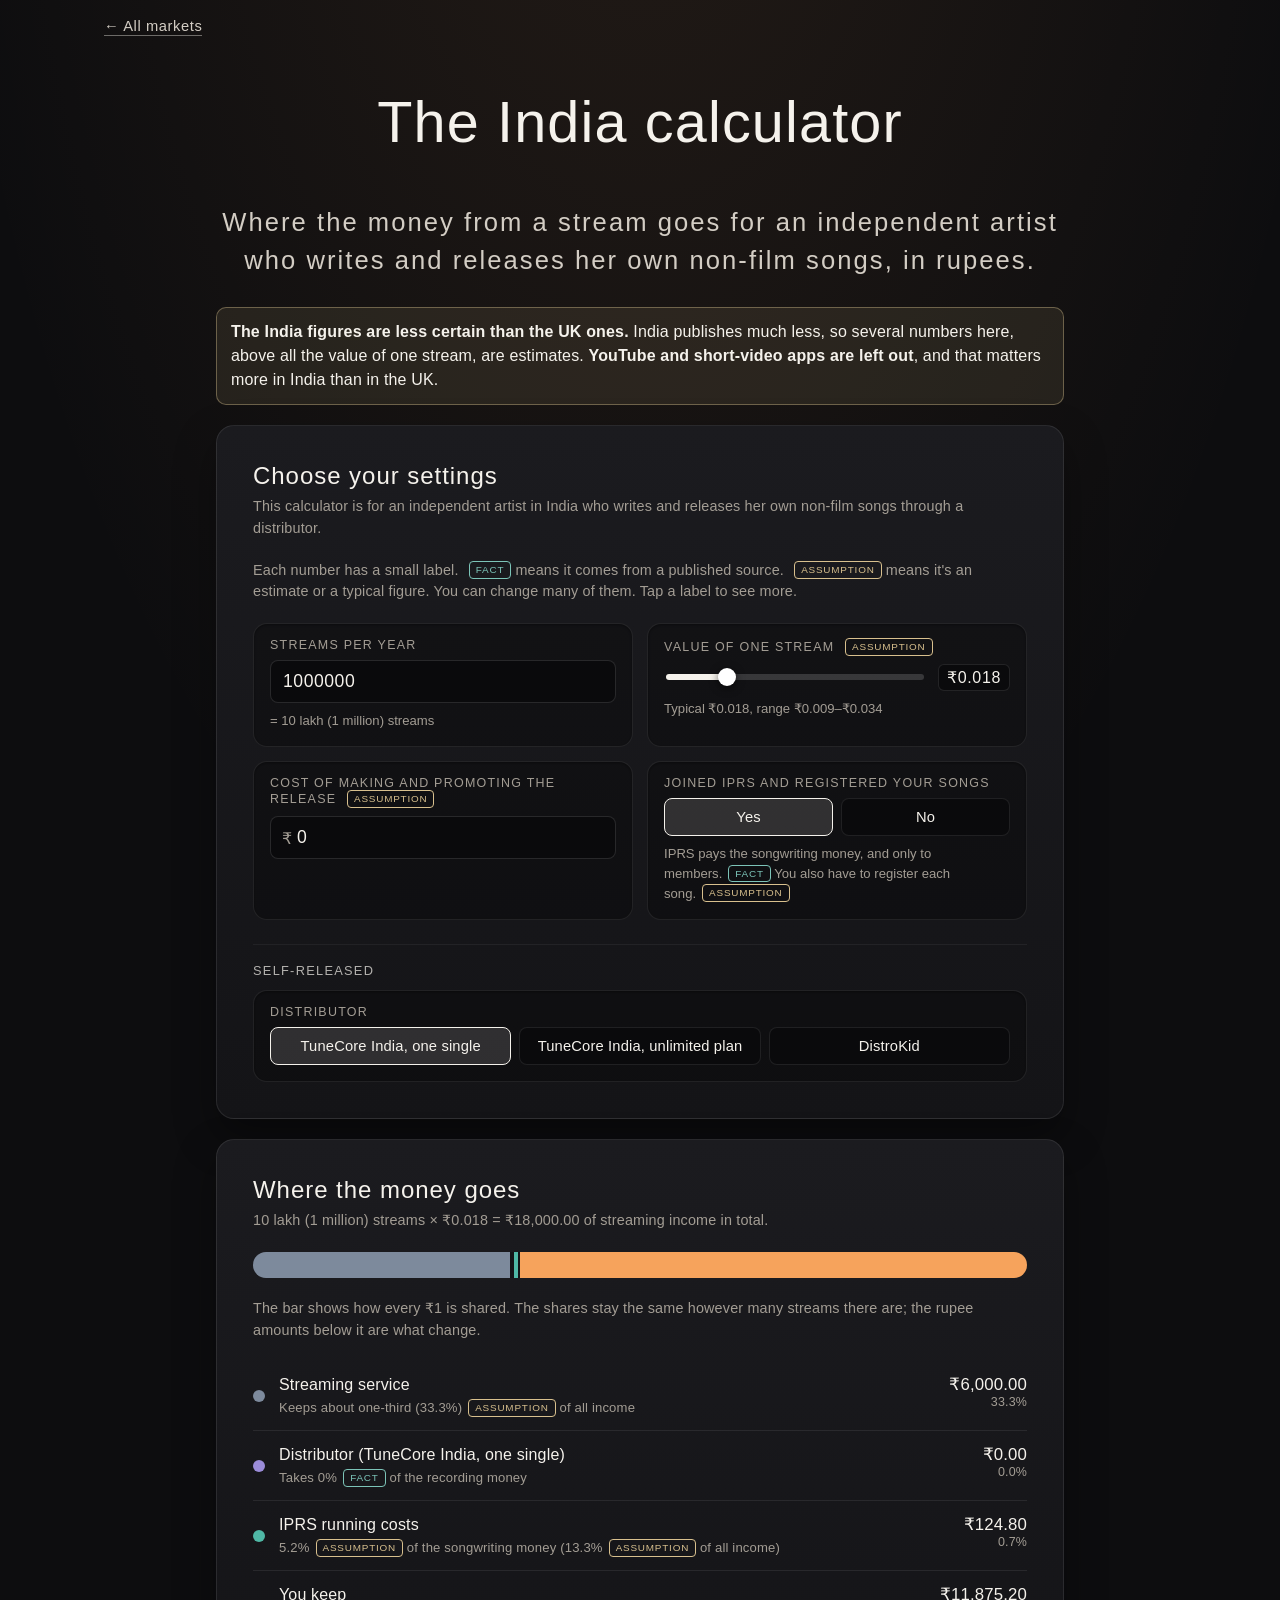
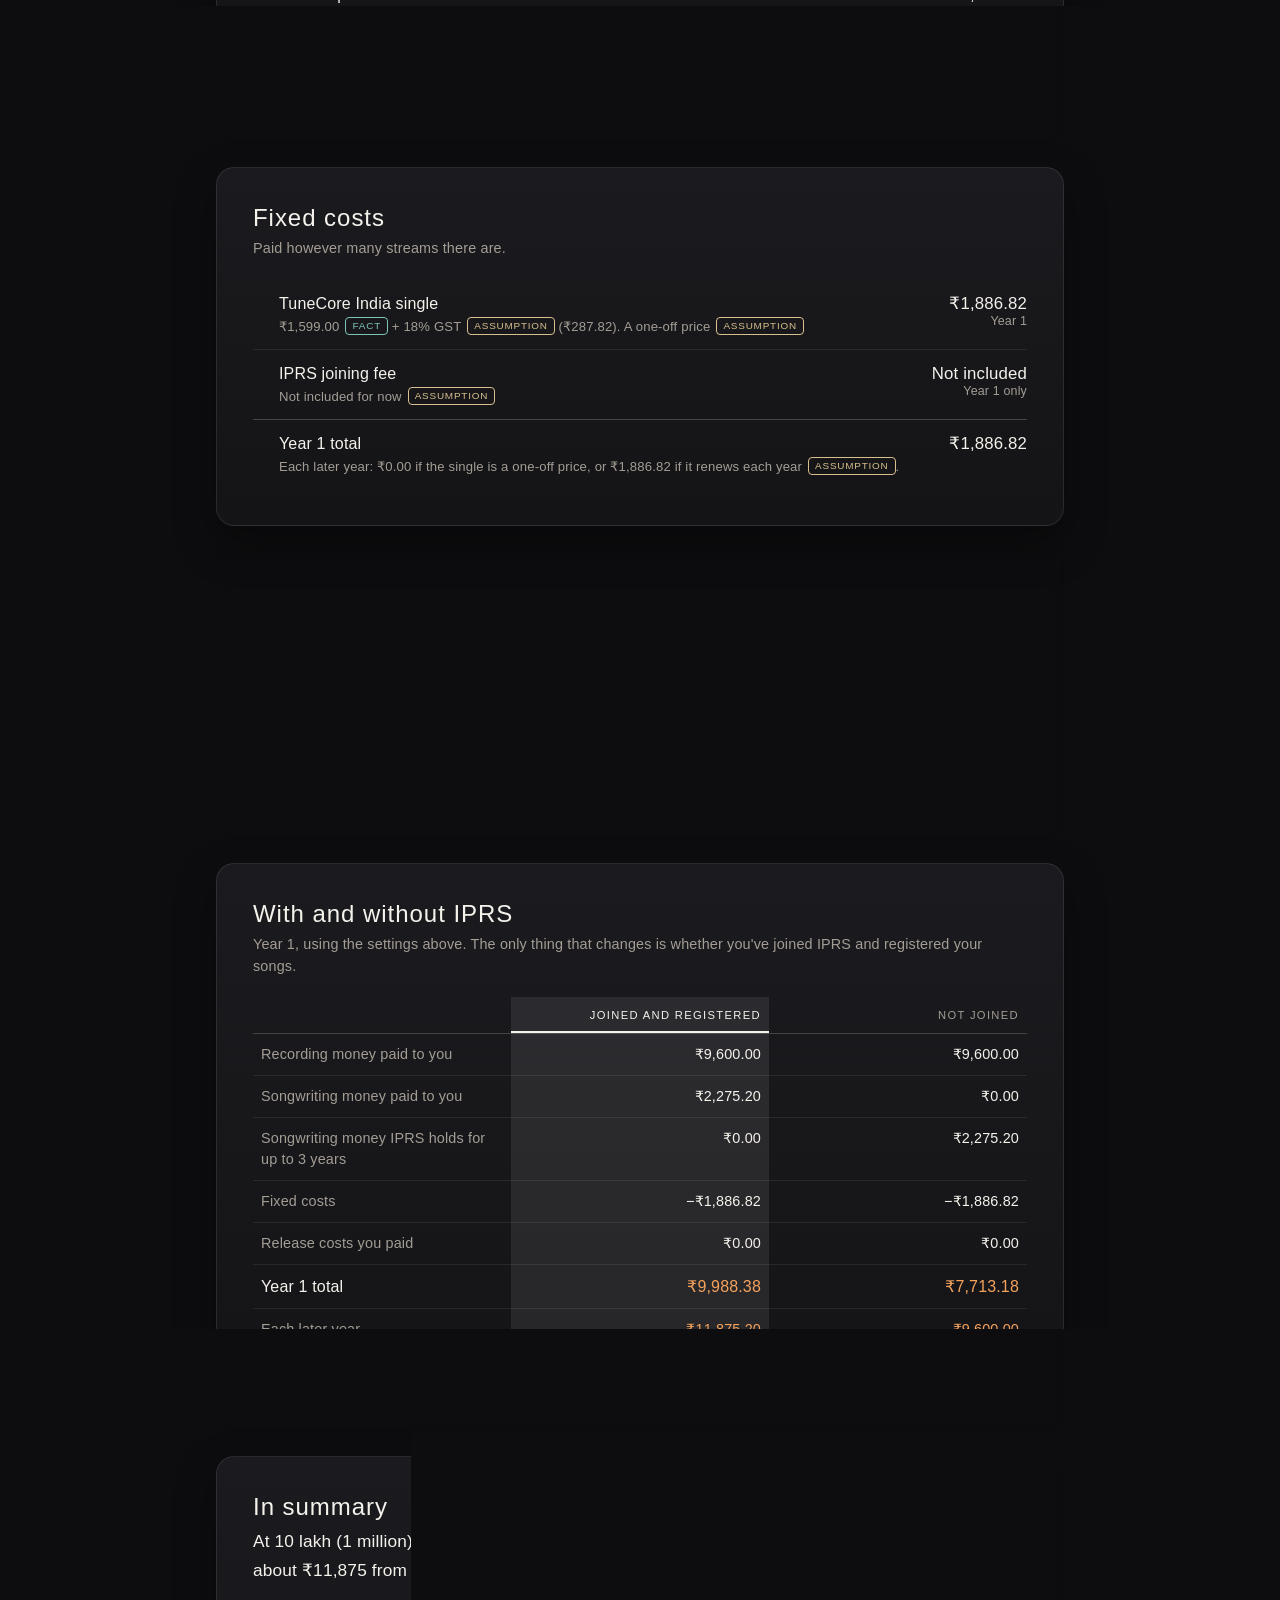
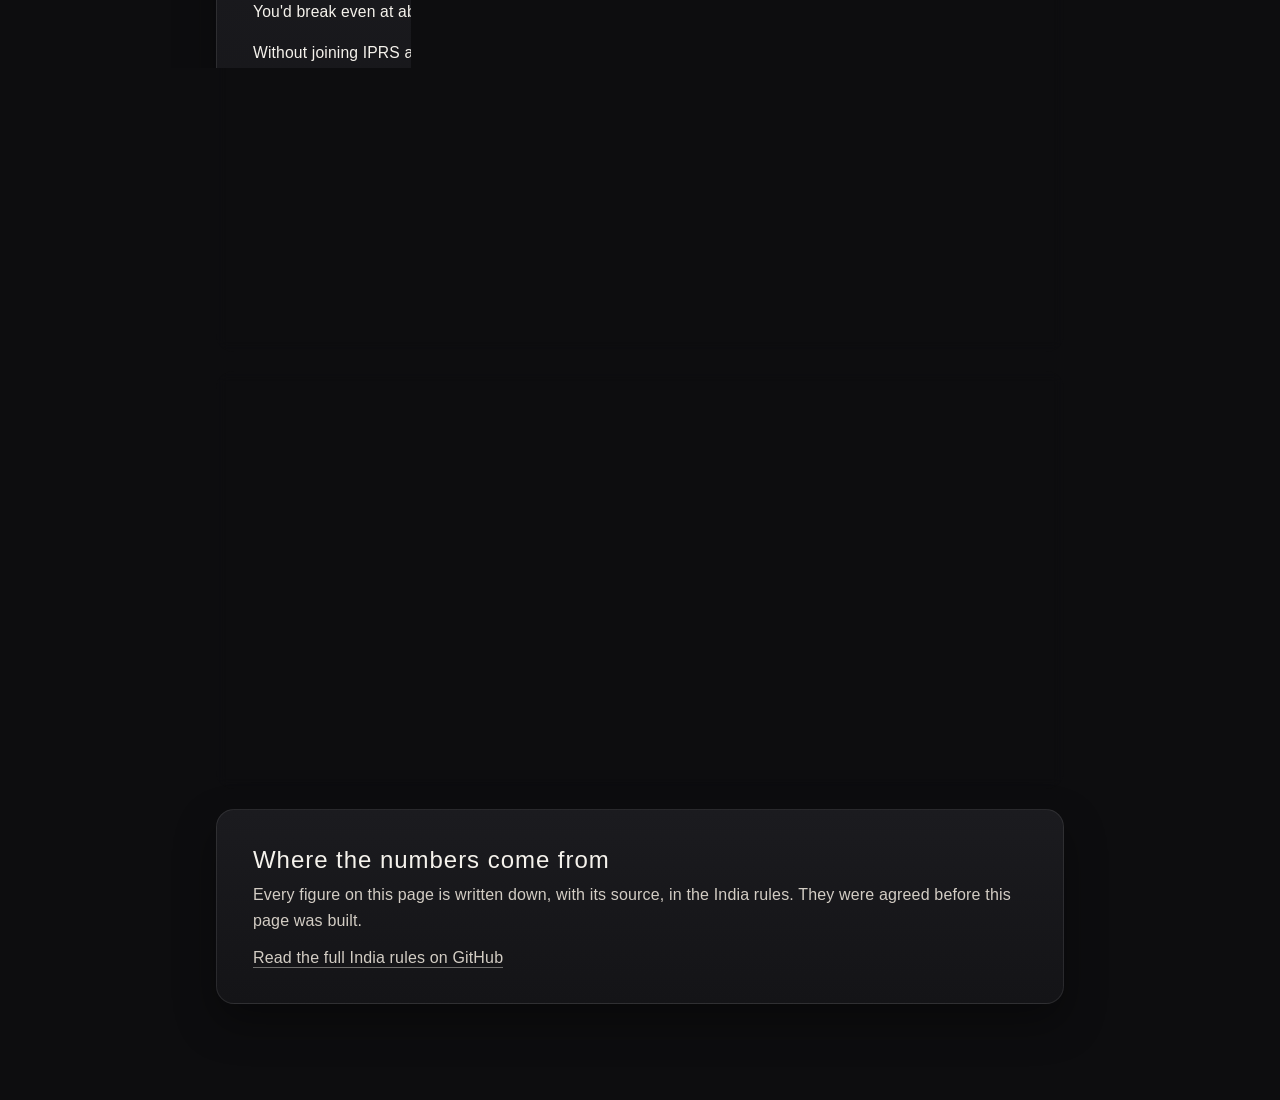
==== commit c5e5c7e8: "Build the India calculator (self-released), with rules block, page code, persona Vani, and live home" ====
--- a/india/index.html
+++ b/india/index.html
@@ -3,31 +3,134 @@
 <head>
   <meta charset="utf-8">
   <meta name="viewport" content="width=device-width, initial-scale=1">
-  <title>India · The economics of a song</title>
-  <meta name="description" content="Coming soon: where the money from a stream goes for independent artists in India.">
+  <title>India calculator · The economics of a song</title>
+  <meta name="description" content="Where the money from a stream goes for an independent artist in India who writes and releases her own non-film songs, in rupees.">
   <link rel="stylesheet" href="/assets/site.css">
 </head>
 <body class="page-calc">
   <nav class="site-nav"><a href="/">← All markets</a></nav>
 
-  <header class="hero single-hero page-head">
-    <div class="cd-case is-soon" aria-hidden="true">
-      <span class="cd-front"></span>
-    </div>
-    <div class="hero-text">
-      <h1>India</h1>
-      <p class="subheading">Coming soon</p>
-    </div>
+  <header class="hero compact page-head">
+    <h1>The India calculator</h1>
+    <p class="subheading">Where the money from a stream goes for an independent artist who writes and releases her own non-film songs, in rupees.</p>
   </header>
 
-  <main class="section">
-    <div class="card placeholder">
-      <p>The India calculator will show where the money from a stream goes for an independent artist who releases her own music, in rupees.</p>
-      <p>India has its own rules and organisations, so its numbers are being researched and checked separately.</p>
-      <a class="btn" href="/uk/">Try the UK calculator</a>
-    </div>
+  <main class="calculator">
+    <p class="message note case-banner">
+      <strong>The India figures are less certain than the UK ones.</strong> India publishes much less, so several numbers here, above all the value of one stream, are estimates.
+      <strong>YouTube and short-video apps are left out</strong>, and that matters more in India than in the UK.
+    </p>
+
+    <section class="card" aria-labelledby="inputs-title">
+      <h2 id="inputs-title">Choose your settings</h2>
+      <p class="hint">This calculator is for an independent artist in India who writes and releases her own non-film songs through a distributor.</p>
+      <p class="hint">Each number has a small label. <span class="tag fact">FACT</span> means it comes from a published source. <span class="tag assumption">ASSUMPTION</span> means it's an estimate or a typical figure. You can change many of them. Tap a label to see more.</p>
+
+      <div class="inputs two-up">
+        <div class="field">
+          <label for="in-streams">Streams per year</label>
+          <input id="in-streams" type="number" inputmode="numeric" min="0" step="10000" value="1000000">
+          <p class="field-help" id="in-streams-words"></p>
+        </div>
+
+        <div class="field">
+          <label for="in-value">Value of one stream <span id="in-value-tag"></span></label>
+          <div class="slider-row">
+            <input id="in-value" type="range" min="0.005" max="0.065" step="0.001" value="0.018">
+            <output id="in-value-out" class="slider-value" for="in-value">₹0.018</output>
+          </div>
+          <p class="field-help" id="in-value-range"></p>
+        </div>
+
+        <div class="field" id="in-costs-field">
+          <label for="in-costs">Cost of making and promoting the release <span id="in-costs-tag"></span></label>
+          <div class="money-input"><span class="currency-symbol">₹</span><input id="in-costs" type="number" inputmode="numeric" min="0" step="1000" value="0"></div>
+        </div>
+
+        <fieldset class="field">
+          <legend>Joined IPRS and registered your songs</legend>
+          <div class="choices" id="in-iprs-choices">
+            <label class="choice"><input type="radio" name="in-iprs" value="yes" checked><span>Yes</span></label>
+            <label class="choice"><input type="radio" name="in-iprs" value="no"><span>No</span></label>
+          </div>
+          <p class="field-help" id="in-iprs-help"></p>
+        </fieldset>
+      </div>
+
+      <p class="group-title">Self-released</p>
+      <div class="inputs">
+        <fieldset class="field wide">
+          <legend>Distributor</legend>
+          <div class="choices" id="in-distributor-choices"></div>
+        </fieldset>
+      </div>
+
+      <p id="in-threshold-note" class="message note" hidden></p>
+    </section>
+
+    <section class="card" aria-labelledby="split-title">
+      <h2 id="split-title">Where the money goes</h2>
+      <p class="hint" id="in-gross-line"></p>
+      <div class="bar" id="in-bar" role="img"></div>
+      <p class="hint">The bar shows how every ₹1 is shared. The shares stay the same however many streams there are; the rupee amounts below it are what change.</p>
+      <ul class="rows" id="in-rows" aria-live="polite"></ul>
+    </section>
+
+    <section class="card" aria-labelledby="fixed-title">
+      <h2 id="fixed-title">Fixed costs</h2>
+      <p class="hint">Paid however many streams there are.</p>
+      <ul class="rows" id="in-fixed-rows"></ul>
+    </section>
+
+    <section class="card" aria-labelledby="result-title">
+      <h2 id="result-title">What you keep</h2>
+      <p class="hint" id="in-result-hint"></p>
+      <div class="results" aria-live="polite">
+        <div class="result" id="in-year1">
+          <div class="label">Year 1</div>
+          <div class="big" id="in-year1-amount"></div>
+          <div class="sub" id="in-year1-sub"></div>
+        </div>
+        <div class="result" id="in-later">
+          <div class="label">Each later year</div>
+          <div class="big" id="in-later-amount"></div>
+          <div class="sub" id="in-later-sub"></div>
+        </div>
+      </div>
+      <p id="in-held-message" class="message note" hidden></p>
+      <p id="in-loss-message" class="message loss" hidden></p>
+    </section>
+
+    <section class="card" aria-labelledby="compare-title">
+      <h2 id="compare-title">With and without IPRS</h2>
+      <p class="hint">Year 1, using the settings above. The only thing that changes is whether you've joined IPRS and registered your songs.</p>
+      <table class="compare" id="in-compare"></table>
+      <p class="footnote">An estimate for illustration, not financial advice. Not included: <span id="in-not-covered"></span>. Tap any tag to see its source.</p>
+    </section>
+
+    <section class="card" aria-labelledby="summary-title">
+      <h2 id="summary-title">In summary</h2>
+      <div id="in-summary-text" class="summary" aria-live="polite"></div>
+      <p class="message note">These sentences describe the numbers above; they don't say what to do. The value of one stream is the least certain number on this page, so try the low and high ends of its range.</p>
+    </section>
+
+    <section class="card" aria-labelledby="persona-title">
+      <p class="group-title" style="margin-top:0;padding-top:0;border-top:0">An illustration, not a real artist</p>
+      <h2 id="persona-title">Vani</h2>
+      <div id="in-persona" class="summary"></div>
+      <button type="button" class="btn" id="in-load-vani">Load Vani's settings</button>
+    </section>
+
+    <section class="card rules-card" aria-labelledby="rules-title">
+      <h2 id="rules-title">Where the numbers come from</h2>
+      <p>Every figure on this page is written down, with its source, in the India rules. They were agreed before this page was built.</p>
+      <a class="text-link" href="https://github.com/anvitim/royalty-calculator/blob/main/RULES-INDIA.md" target="_blank" rel="noopener">Read the full India rules on GitHub</a>
+    </section>
   </main>
 
   <script src="/assets/site.js"></script>
+  <script src="/markets/india.js"></script>
+  <script src="/assets/calculator.js"></script>
+  <script src="/assets/calculator-india.js"></script>
 </body>
 </html>
--- a/assets/site.css
+++ b/assets/site.css
@@ -971,7 +971,18 @@
 .single-hero .is-soon + .hero-text .subheading { font-size: clamp(0.95rem, 2vw, 1.2rem); letter-spacing: 0.16em; margin: 12px 0 0; order: 0; }
 
 /* A generic CD for the case study: blank label, abstract shapes, nothing from any real cover */
-.generic-cd .cd-disc { transform: translateX(22%); }
+.single-hero .generic-cd { width: 66%; }
+/* About half of the disc slides out of the case: a real hole, a hub ring and a soft silver sheen */
+.generic-cd .cd-disc {
+  transform: translateX(66%);
+  background:
+    linear-gradient(115deg, rgba(255, 255, 255, 0) 34%, rgba(255, 255, 255, 0.38) 48%, rgba(255, 255, 255, 0) 62%),
+    radial-gradient(circle, rgba(0, 0, 0, 0) 0 5.5%, #4d4f58 5.5% 6.5%, rgba(238, 240, 246, 0.5) 6.5% 15.5%, rgba(40, 42, 50, 0.55) 15.5% 16.5%, rgba(0, 0, 0, 0) 16.5%),
+    repeating-radial-gradient(circle, rgba(255, 255, 255, 0.05) 0 1px, rgba(0, 0, 0, 0.06) 1px 3px),
+    conic-gradient(from 30deg, #8d9099, #e9ebf0, #9a9da6, #f3f4f7, #8a8d96, #dfe1e7, #8d9099);
+  -webkit-mask: radial-gradient(circle, transparent 0 5.5%, #000 5.9%);
+          mask: radial-gradient(circle, transparent 0 5.5%, #000 5.9%);
+}
 .generic-cd .cd-front {
   background:
     radial-gradient(circle at 50% 56%, rgba(0, 0, 0, 0) 0 21%, rgba(245, 242, 236, 0.55) 21.5% 23%, rgba(0, 0, 0, 0) 23.5% 33%, rgba(245, 242, 236, 0.22) 33.5% 34.5%, rgba(0, 0, 0, 0) 35%),
@@ -1007,5 +1018,29 @@
 @media (max-width: 760px) {
   .single-hero { grid-template-columns: 1fr; justify-items: center; gap: 22px; }
   .single-hero .cd-case { width: min(52vw, 200px); }
-  .generic-cd .cd-disc { transform: translateX(14%); }
-}
+  .single-hero .generic-cd { width: min(40vw, 160px); transform: translateX(-26%); }
+  .generic-cd .cd-disc { transform: translateX(66%); }
+}
+
+/* A setting that takes the full width of its row (the India distributor choice) */
+.page-calc .inputs > .field.wide { grid-column: 1 / -1; }
+.page-calc .field.wide .choices { flex-wrap: wrap; }
+.rules-card h2 { margin-bottom: 8px; }
+.rules-card p { margin: 0 0 14px; color: var(--subheading); line-height: 1.65; }
+
+/* A fieldset's label sits inside its box, not on the top edge */
+.page-calc .inputs > fieldset.field > legend { float: left; width: 100%; }
+.page-calc .inputs > fieldset.field > legend + * { clear: both; }
+
+/* The India with-and-without table stays inside its card on the narrowest phones */
+#in-compare { table-layout: fixed; }
+#in-compare th[scope="row"] { width: 38%; overflow-wrap: anywhere; }
+#in-compare td { overflow-wrap: anywhere; }
+@media (max-width: 420px) {
+  #in-compare th, #in-compare td { padding-left: 3px; padding-right: 3px; font-size: 0.8rem; }
+}
+
+/* India settings: two boxes a row, one a row on a phone (the UK page keeps its three) */
+.page-calc .inputs.two-up { grid-template-columns: repeat(2, 1fr); }
+@media (max-width: 680px) { .page-calc .inputs.two-up { grid-template-columns: 1fr; } }
+.nobreak { white-space: nowrap; }
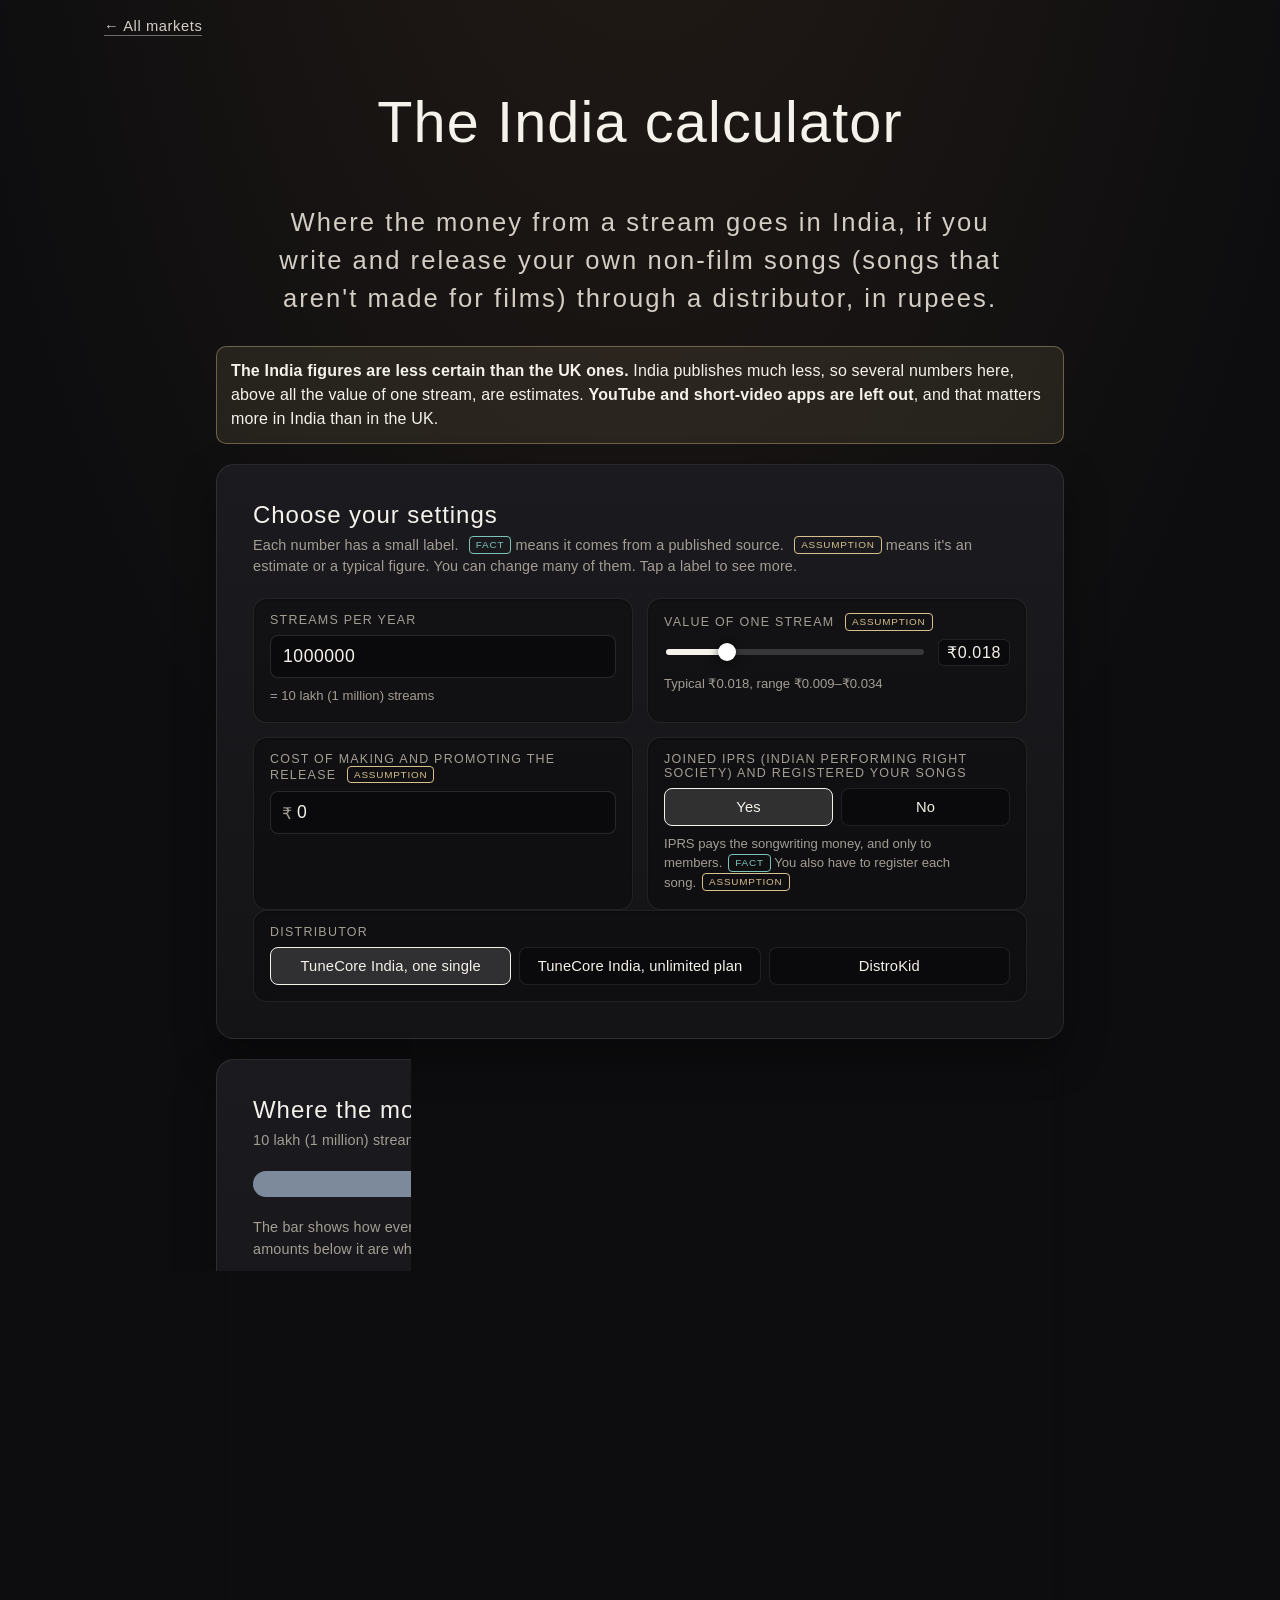
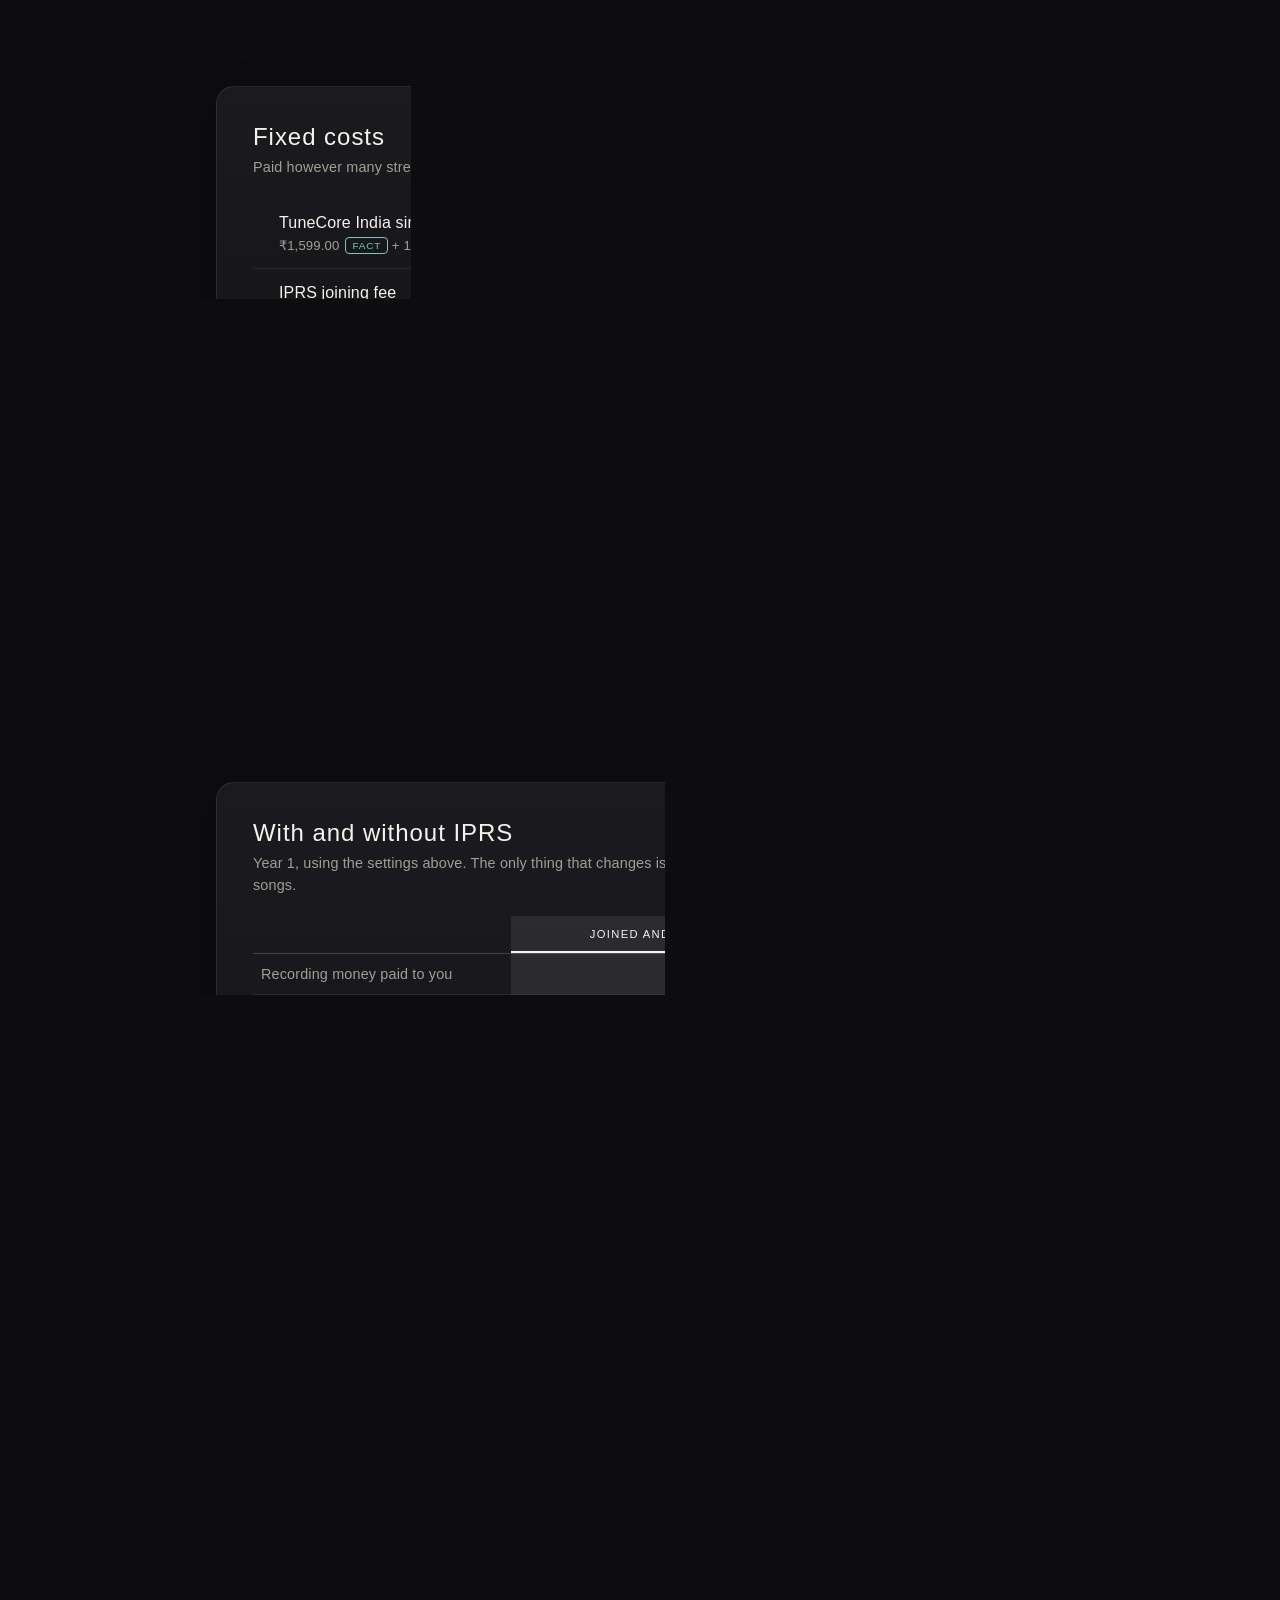
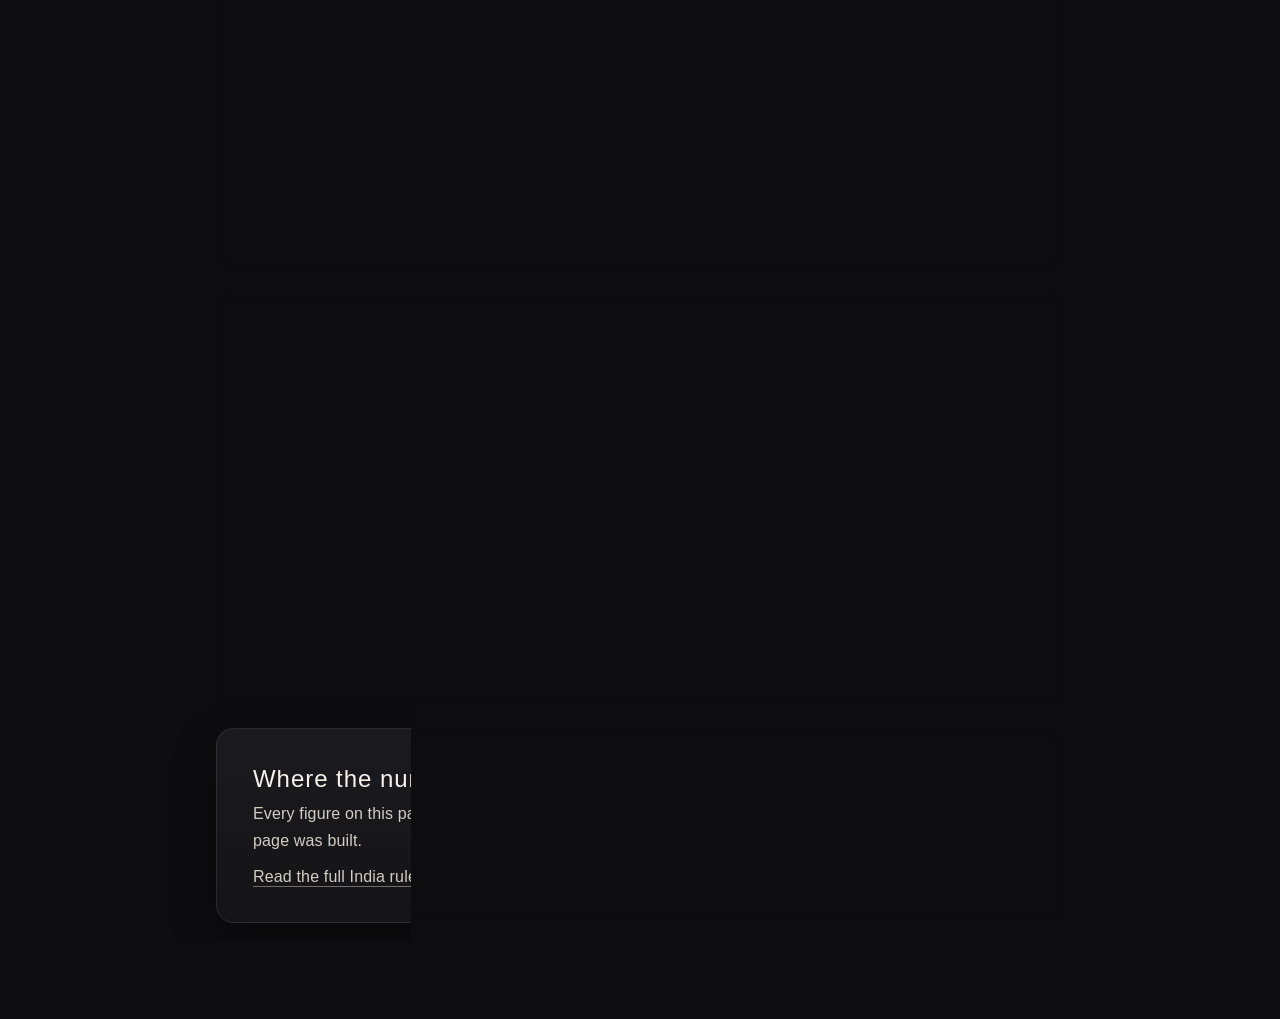
==== commit 0443d239: "Visitor walk-through fixes: homepage button, India wording, tap areas, tag fixes Co-Authored-By: Cla" ====
--- a/india/index.html
+++ b/india/index.html
@@ -4,7 +4,7 @@
   <meta charset="utf-8">
   <meta name="viewport" content="width=device-width, initial-scale=1">
   <title>India calculator · The economics of a song</title>
-  <meta name="description" content="Where the money from a stream goes for an independent artist in India who writes and releases her own non-film songs, in rupees.">
+  <meta name="description" content="Where the money from a stream goes if you write and release your own non-film songs in India, in rupees.">
   <link rel="stylesheet" href="/assets/site.css">
 </head>
 <body class="page-calc">
@@ -12,7 +12,7 @@
 
   <header class="hero compact page-head">
     <h1>The India calculator</h1>
-    <p class="subheading">Where the money from a stream goes for an independent artist who writes and releases her own non-film songs, in rupees.</p>
+    <p class="subheading">Where the money from a stream goes in India, if you write and release your own non-film songs (songs that aren't made for films) through a distributor, in rupees.</p>
   </header>
 
   <main class="calculator">
@@ -23,7 +23,6 @@
 
     <section class="card" aria-labelledby="inputs-title">
       <h2 id="inputs-title">Choose your settings</h2>
-      <p class="hint">This calculator is for an independent artist in India who writes and releases her own non-film songs through a distributor.</p>
       <p class="hint">Each number has a small label. <span class="tag fact">FACT</span> means it comes from a published source. <span class="tag assumption">ASSUMPTION</span> means it's an estimate or a typical figure. You can change many of them. Tap a label to see more.</p>
 
       <div class="inputs two-up">
@@ -48,7 +47,7 @@
         </div>
 
         <fieldset class="field">
-          <legend>Joined IPRS and registered your songs</legend>
+          <legend>Joined IPRS (Indian Performing Right Society) and registered your songs</legend>
           <div class="choices" id="in-iprs-choices">
             <label class="choice"><input type="radio" name="in-iprs" value="yes" checked><span>Yes</span></label>
             <label class="choice"><input type="radio" name="in-iprs" value="no"><span>No</span></label>
@@ -57,7 +56,6 @@
         </fieldset>
       </div>
 
-      <p class="group-title">Self-released</p>
       <div class="inputs">
         <fieldset class="field wide">
           <legend>Distributor</legend>
--- a/assets/site.css
+++ b/assets/site.css
@@ -197,6 +197,9 @@
   cursor: help;
 }
 
+.tag { position: relative; }
+/* Invisible larger tap area; the tag's look is unchanged */
+.tag::after { content: ""; position: absolute; inset: -12px -8px; }
 .tag.fact { color: var(--fact); }
 .tag.assumption { color: var(--assumption); }
 a.tag:hover { background: rgba(255, 255, 255, 0.08); }
@@ -423,6 +426,9 @@
   padding-bottom: 1px;
 }
 
+.site-nav a { position: relative; }
+/* Invisible larger tap area for the back link on phones */
+.site-nav a::after { content: ""; position: absolute; inset: -14px -10px; }
 .site-nav a:hover, .text-link:hover { color: var(--accent); }
 .site-nav a:focus-visible, .text-link:focus-visible, .btn:focus-visible, .market-card:focus-visible {
   outline: 2px solid var(--accent);
